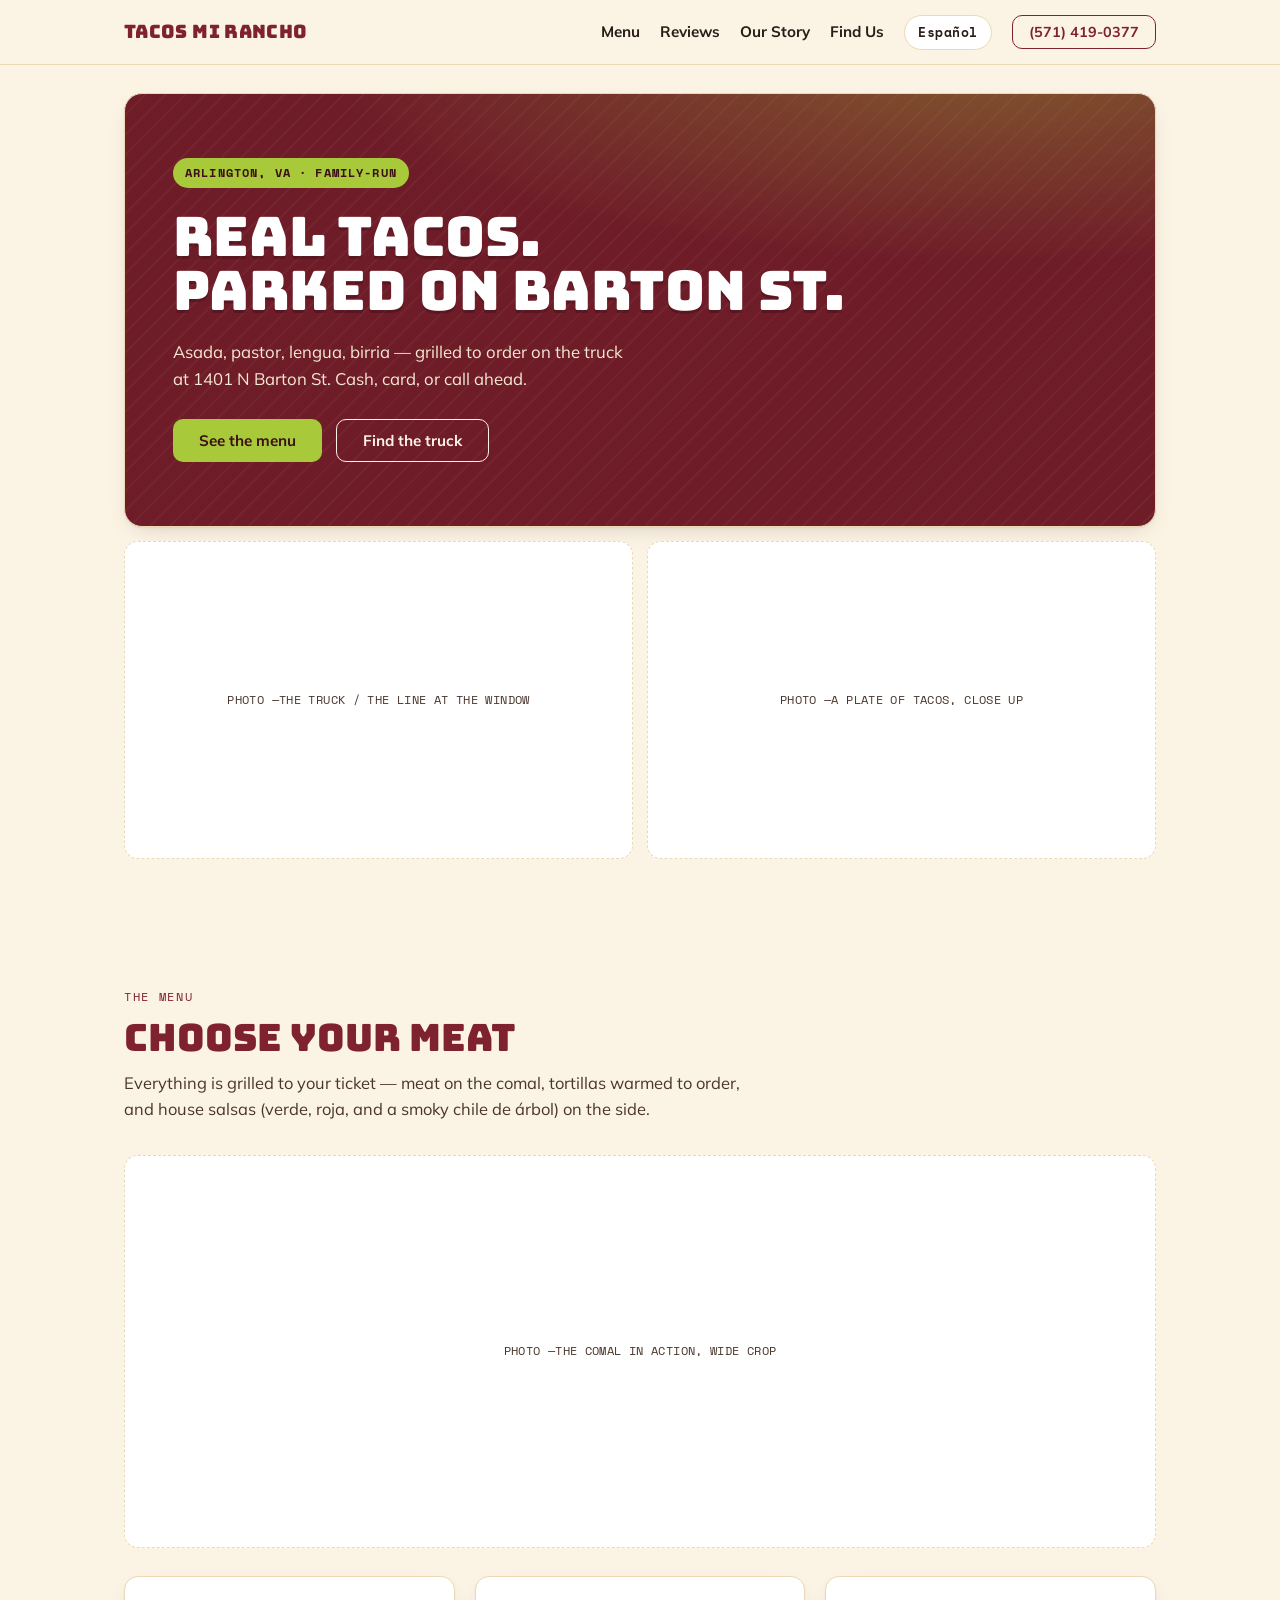
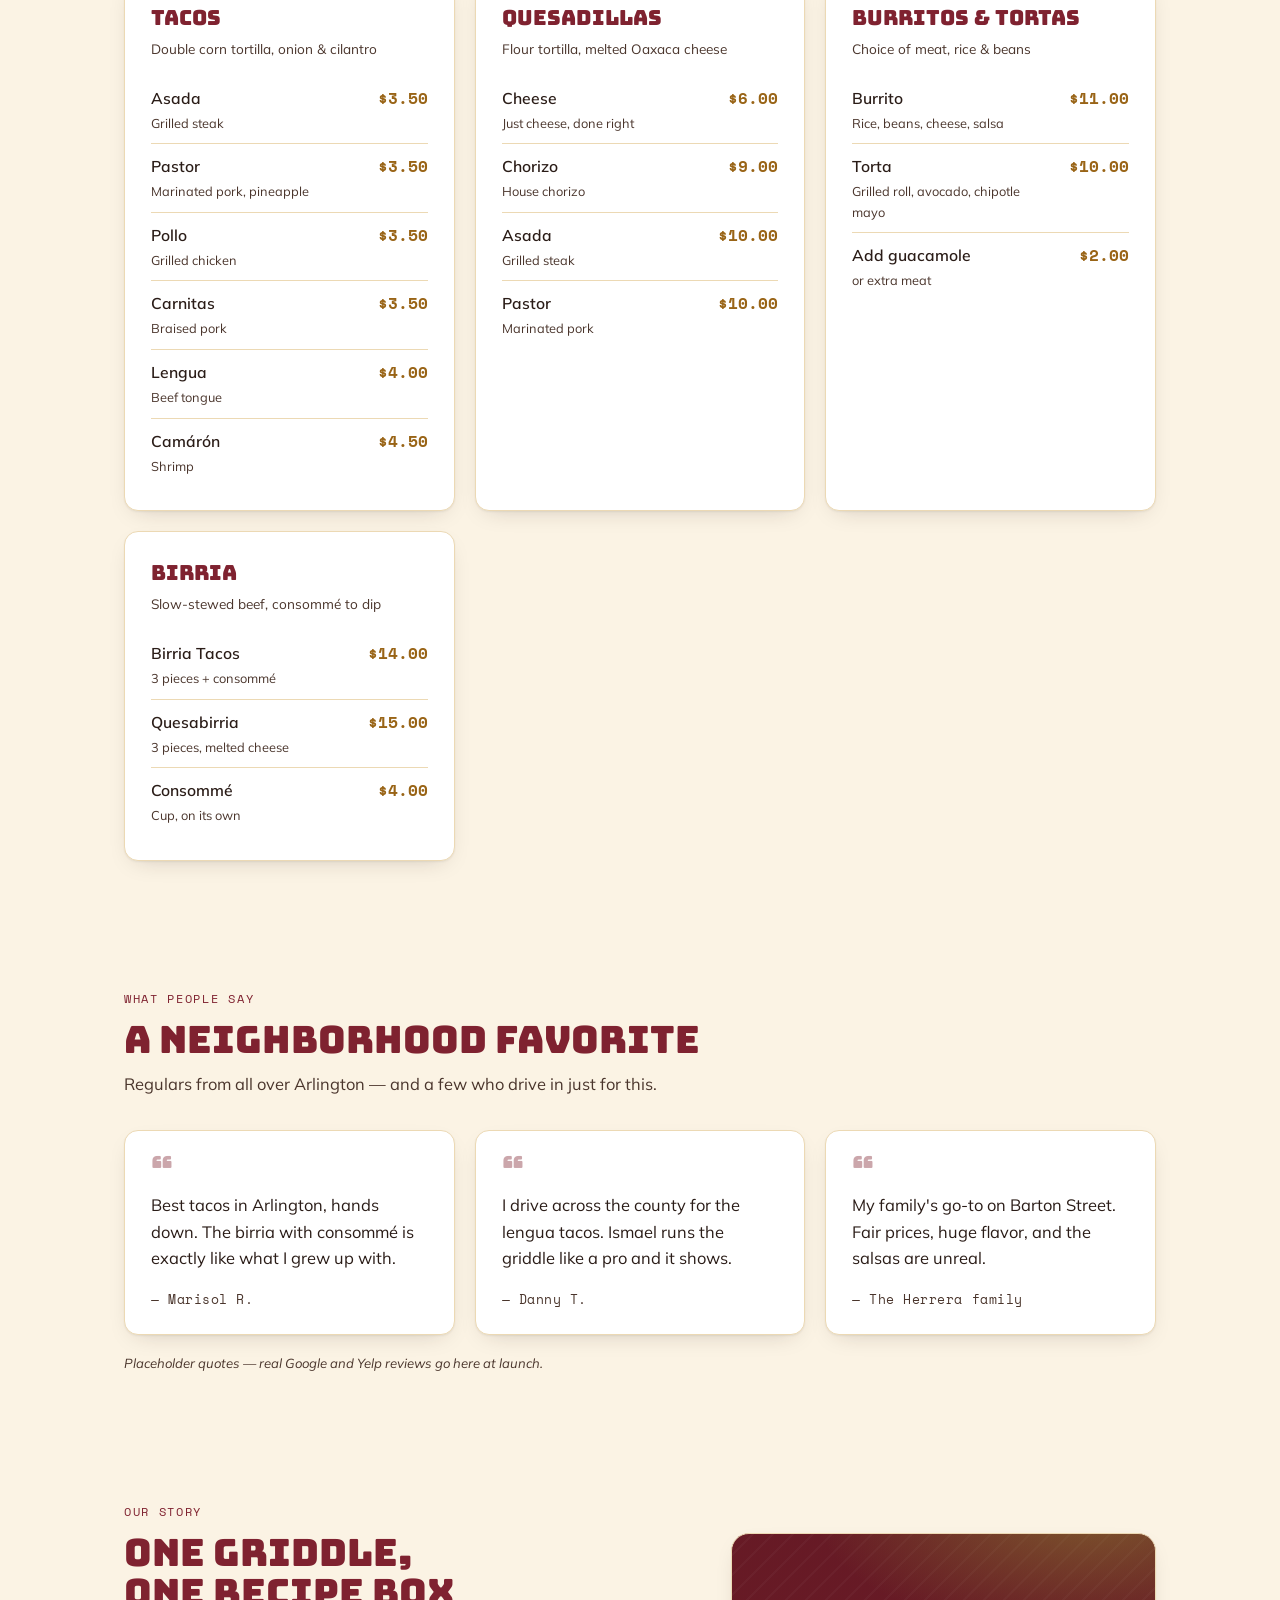
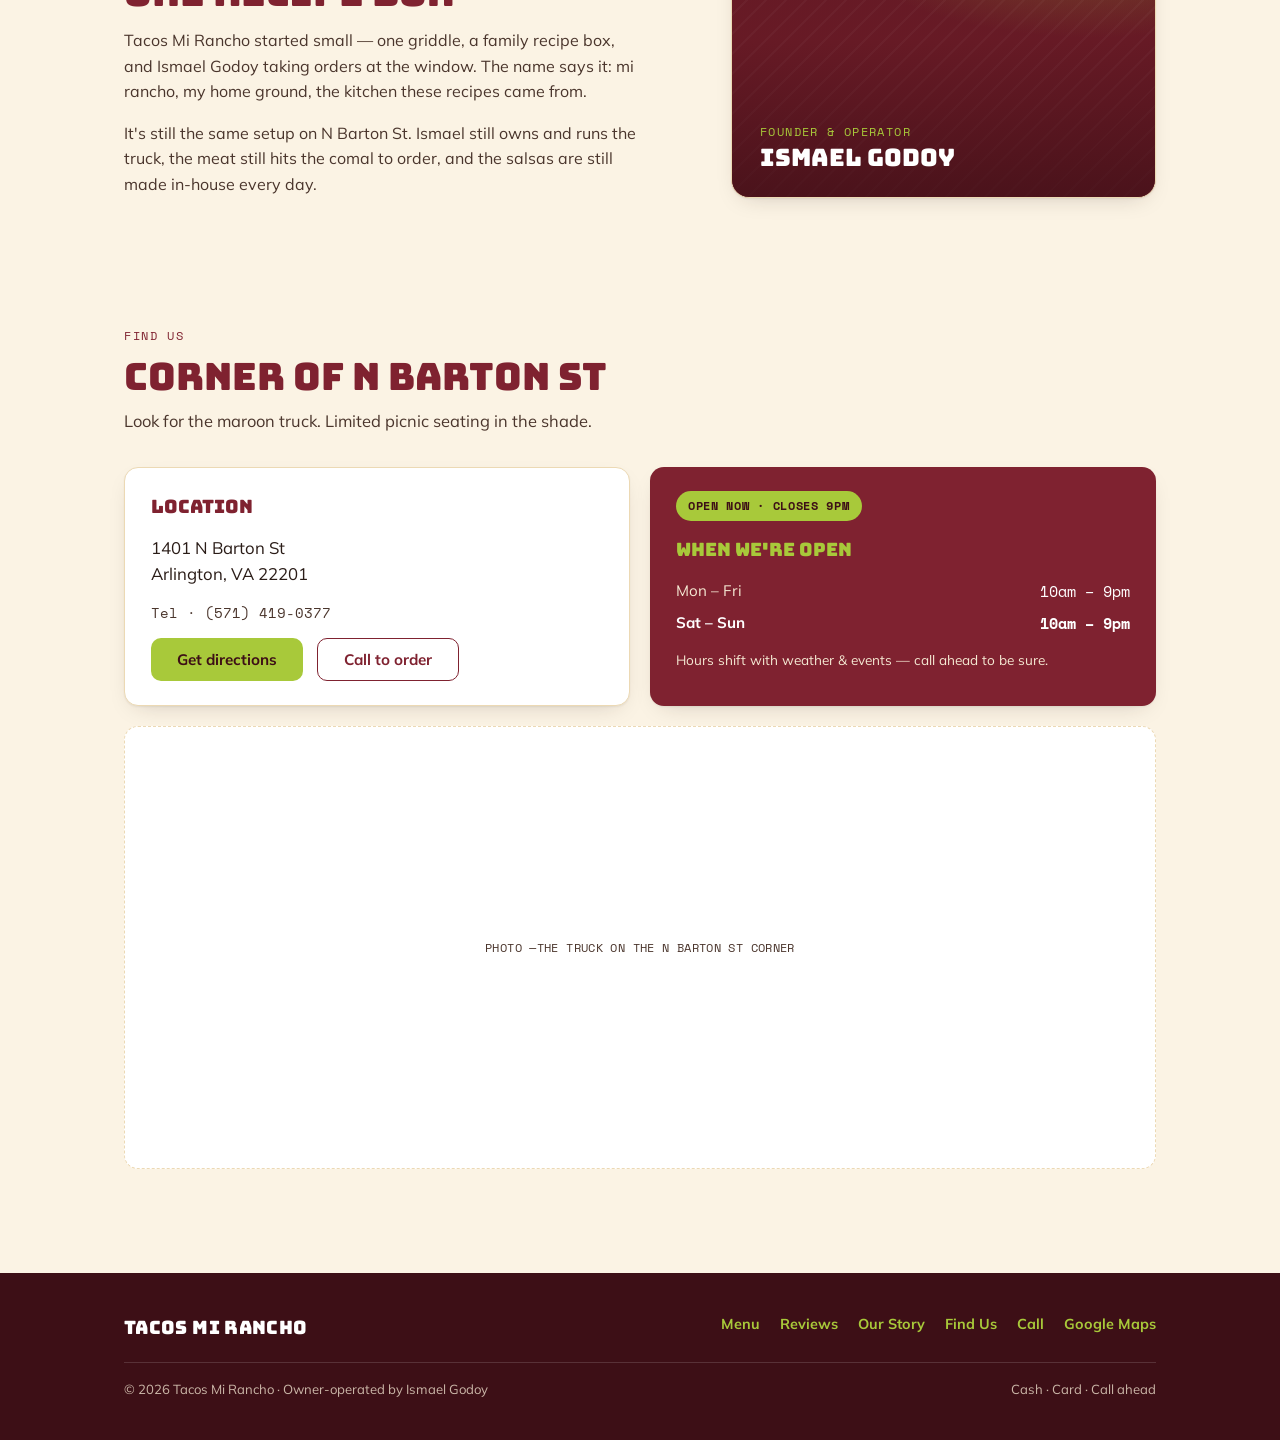
==== index.html @ 79bc0b71 "Update index.html" ====
<!doctype html>
<html lang="en">
<head>
<meta charset="utf-8">
<meta name="viewport" content="width=device-width, initial-scale=1">
<meta name="robots" content="noindex">
<title>Tacos Mi Rancho — Homepage preview</title>
<link rel="preconnect" href="https://fonts.googleapis.com">
<link rel="preconnect" href="https://fonts.gstatic.com" crossorigin>
<style>
/* Tacos Mi Rancho — Homepage.css
   Pairs with Homepage.html + Homepage.js.
   Everything is scoped under .tmr-page so it can drop into a WordPress theme
   without fighting the theme's own styles.
   Design tokens are taken verbatim from the Tacos Mi Rancho design language doc. */

@import url('https://fonts.googleapis.com/css2?family=Bungee&family=Mulish:ital,wght@0,400;0,500;0,600;0,700;0,800;1,600&family=Space+Mono:wght@400;700&display=swap');

/* ---------- Tokens ---------- */
.tmr-page {
  --maroon-950:#3d0f16;
  --maroon-800:#6e1c28;
  --maroon-700:#7f2230;
  --maroon-600:#9b2c3c;
  --lime-500:#a8c93a;
  --lime-600:#8fae28;
  --lime-300:#d4e79a;
  --amber-500:#e2a63b;
  --amber-600:#c98a1f;
  --price-text:#996416;   /* darkened amber for AA contrast on white */
  --cream-50:#fbf3e4;
  --cream-100:#f5e9d3;
  --cream-200:#ecd9b4;
  --ink-900:#2a1c17;
  --ink-700:#4a352c;

  --bg:var(--cream-50);
  --bg-raised:#ffffff;
  --text:var(--ink-900);
  --text-muted:var(--ink-700);
  --border:var(--cream-200);
  --accent:var(--maroon-700);
  --accent-ink:#ffffff;
  --lime:var(--lime-500);
  --lime-ink:var(--maroon-950);
  --amber:var(--amber-500);
  --shadow:0 1px 2px rgba(42,28,23,.06), 0 8px 24px -12px rgba(42,28,23,.25);

  --maxw:1080px;
  --radius:14px;

  background:var(--bg);
  color:var(--text);
  font-family:'Mulish', system-ui, -apple-system, Segoe UI, Roboto, sans-serif;
  line-height:1.6;
  -webkit-font-smoothing:antialiased;
  scroll-behavior:smooth;
}

@media (prefers-color-scheme: dark) {
  .tmr-page:not([data-theme="light"]) {
    --bg:#1b1210;
    --bg-raised:#261915;
    --text:var(--cream-100);
    --text-muted:#cbb7a8;
    --border:#3c2a23;
    --accent:#d9707f;
    --accent-ink:#2a0e13;
    --amber:#f0b957;
    --price-text:#f0b957;
    --shadow:0 1px 2px rgba(0,0,0,.4), 0 10px 30px -14px rgba(0,0,0,.7);
  }
}
.tmr-page[data-theme="dark"] {
  --bg:#1b1210;
  --bg-raised:#261915;
  --text:var(--cream-100);
  --text-muted:#cbb7a8;
  --border:#3c2a23;
  --accent:#d9707f;
  --accent-ink:#2a0e13;
  --amber:#f0b957;
  --price-text:#f0b957;
  --shadow:0 1px 2px rgba(0,0,0,.4), 0 10px 30px -14px rgba(0,0,0,.7);
}

/* ---------- Base ---------- */
.tmr-page *,
.tmr-page *::before,
.tmr-page *::after { box-sizing:border-box; }

.tmr-page img { max-width:100%; height:auto; display:block; }
.tmr-page a { color:var(--accent); }

.tmr-visually-hidden {
  position:absolute !important;
  width:1px; height:1px;
  padding:0; margin:-1px;
  overflow:hidden;
  clip:rect(0 0 0 0);
  white-space:nowrap;
  border:0;
}

.tmr-page a:focus-visible,
.tmr-page button:focus-visible {
  outline:3px solid var(--accent);
  outline-offset:2px;
  border-radius:6px;
}

/* ---------- Layout ---------- */
.tmr-container { max-width:var(--maxw); margin:0 auto; padding:0 24px; }
.tmr-section { padding:64px 0; }
.tmr-section--hero { padding-top:28px; }

.tmr-eyebrow {
  font-family:'Space Mono', monospace;
  font-size:.75rem;
  letter-spacing:.14em;
  text-transform:uppercase;
  color:var(--accent);
  margin:0 0 12px;
}
.tmr-h2 {
  font-family:'Bungee', system-ui, sans-serif;
  font-weight:400;
  font-size:clamp(1.6rem, 3.6vw, 2.35rem);
  line-height:1.05;
  color:var(--accent);
  margin:0 0 12px;
  text-wrap:balance;
}
.tmr-lede {
  color:var(--text-muted);
  max-width:62ch;
  font-size:1.03rem;
  margin:0 0 32px;
}

/* ---------- Header / Nav ---------- */
.tmr-header {
  position:sticky;
  top:0;
  z-index:50;
  background:var(--bg);
  border-bottom:1px solid var(--border);
}
.tmr-nav {
  position:relative;
  display:flex;
  align-items:center;
  justify-content:space-between;
  min-height:64px;
  gap:16px;
}
.tmr-wordmark {
  font-family:'Bungee', system-ui, sans-serif;
  font-size:1.15rem;
  letter-spacing:.02em;
  color:var(--accent);
  text-decoration:none;
  white-space:nowrap;
}
.tmr-nav-links {
  display:flex;
  align-items:center;
  gap:20px;
}
.tmr-nav-links a {
  font-weight:700;
  font-size:.95rem;
  text-decoration:none;
  color:var(--text);
}
.tmr-nav-links a:hover { color:var(--accent); }
.tmr-nav-links .tmr-btn--outline { font-size:.9rem; padding:9px 16px; }

/* Language toggle — sits in the nav; label shows the language you'd switch TO. */
.tmr-lang-toggle {
  font-family:'Space Mono', monospace;
  font-size:.8rem;
  font-weight:700;
  letter-spacing:.04em;
  padding:7px 13px;
  border-radius:999px;
  border:1.5px solid var(--border);
  background:var(--bg-raised);
  color:var(--text);
  cursor:pointer;
  white-space:nowrap;
  transition:border-color .15s ease, color .15s ease;
}
.tmr-lang-toggle:hover { border-color:var(--accent); color:var(--accent); }

.tmr-nav-toggle {
  display:none;
  width:44px; height:44px;
  border:1px solid var(--border);
  border-radius:10px;
  background:var(--bg-raised);
  cursor:pointer;
  align-items:center;
  justify-content:center;
}
.tmr-nav-toggle__bar,
.tmr-nav-toggle__bar::before,
.tmr-nav-toggle__bar::after {
  content:"";
  display:block;
  width:20px; height:2px;
  background:var(--text);
  position:relative;
}
.tmr-nav-toggle__bar::before { position:absolute; top:-6px; }
.tmr-nav-toggle__bar::after  { position:absolute; top:6px; }

/* ---------- Buttons ---------- */
.tmr-btn {
  font-family:'Mulish', sans-serif;
  font-weight:700;
  font-size:.95rem;
  line-height:1;
  padding:13px 26px;
  border-radius:10px;
  border:none;
  cursor:pointer;
  display:inline-flex;
  align-items:center;
  justify-content:center;
  gap:8px;
  text-decoration:none;
  transition:background-color .15s ease, color .15s ease, border-color .15s ease;
}
/* .tmr-page prefix keeps these winning over the theme's (and our own) `a` color rule */
.tmr-page .tmr-btn--primary { background:var(--lime); color:var(--lime-ink); }
.tmr-page .tmr-btn--primary:hover { background:var(--lime-600); }
/* Secondary / "ghost" button — the negative of .tmr-btn--outline: cream text + border on
   the dark hero, inverting to a solid fill on hover. */
.tmr-page .tmr-btn--ghost { background:transparent; color:var(--cream-50); border:1.5px solid var(--cream-50); }
.tmr-page .tmr-btn--ghost:hover { background:var(--cream-50); color:var(--accent); }
.tmr-page .tmr-btn--ghost:focus-visible { outline-color:var(--lime); }
.tmr-page .tmr-btn--outline { background:transparent; color:var(--accent); border:1.5px solid var(--accent); }
.tmr-page .tmr-btn--outline:hover { background:var(--accent); color:var(--accent-ink); }

/* ---------- Hero ---------- */
.tmr-hero {
  position:relative;
  border-radius:18px;
  overflow:hidden;
  background:var(--maroon-800);
  border:1px solid var(--border);
  box-shadow:var(--shadow);
}
.tmr-hero::before {
  content:"";
  position:absolute;
  inset:0;
  background:
    radial-gradient(120% 90% at 85% -10%, rgba(168,201,58,.35), transparent 55%),
    repeating-linear-gradient(135deg, rgba(255,255,255,.035) 0 2px, transparent 2px 14px);
}
.tmr-hero__inner {
  position:relative;
  padding:clamp(36px, 6vw, 64px) clamp(24px, 5vw, 48px);
  display:flex;
  flex-direction:column;
  gap:22px;
}
.tmr-badge {
  align-self:flex-start;
  background:var(--lime);
  color:var(--lime-ink);
  font-family:'Space Mono', monospace;
  font-size:.72rem;
  font-weight:700;
  letter-spacing:.1em;
  text-transform:uppercase;
  padding:6px 12px;
  border-radius:999px;
}
.tmr-hero h1 {
  font-family:'Bungee', system-ui, sans-serif;
  font-weight:400;
  color:#fff;
  font-size:clamp(2.1rem, 5.4vw, 3.4rem);
  line-height:.98;
  margin:0;
  text-shadow:0 3px 0 rgba(0,0,0,.18);
  text-wrap:balance;
}
.tmr-hero p {
  color:var(--cream-100);
  font-size:1.05rem;
  max-width:46ch;
  margin:0;
}
.tmr-cta-row {
  display:flex;
  gap:14px;
  flex-wrap:wrap;
  margin-top:4px;
}

/* ---------- Menu ---------- */
.tmr-menu-grid {
  display:grid;
  grid-template-columns:repeat(auto-fit, minmax(280px, 1fr));
  gap:20px;
}
.tmr-card {
  background:var(--bg-raised);
  border:1px solid var(--border);
  border-radius:var(--radius);
  box-shadow:var(--shadow);
  padding:24px 26px;
}
.tmr-card h3 {
  font-family:'Bungee', system-ui, sans-serif;
  font-weight:400;
  font-size:1.3rem;
  color:var(--accent);
  margin:0 0 4px;
}
.tmr-card__sub {
  font-size:.85rem;
  color:var(--text-muted);
  margin:0 0 16px;
}
.tmr-row {
  display:flex;
  justify-content:space-between;
  align-items:baseline;
  gap:16px;
  padding:10px 0;
  border-top:1px solid var(--border);
  font-size:.98rem;
}
.tmr-row:first-of-type { border-top:none; }
.tmr-row__item { font-weight:600; }
.tmr-row__desc {
  display:block;
  font-size:.8rem;
  font-weight:400;
  color:var(--text-muted);
  margin-top:2px;
}
.tmr-row__price {
  font-family:'Space Mono', monospace;
  font-weight:700;
  color:var(--price-text);
  white-space:nowrap;
}

/* ---------- Testimonials ---------- */
.tmr-quote-grid {
  display:grid;
  grid-template-columns:repeat(auto-fit, minmax(260px, 1fr));
  gap:20px;
}
.tmr-quote {
  margin:0;
  background:var(--bg-raised);
  border:1px solid var(--border);
  border-radius:var(--radius);
  box-shadow:var(--shadow);
  padding:24px 26px;
  display:flex;
  flex-direction:column;
  gap:12px;
}
.tmr-quote__mark {
  font-family:'Bungee', system-ui, sans-serif;
  font-size:2rem;
  line-height:.8;
  color:var(--accent);
  opacity:.4;
}
.tmr-quote__text {
  margin:0;
  font-size:1.03rem;
  color:var(--text);
}
.tmr-quote__cite {
  font-family:'Space Mono', monospace;
  font-size:.8rem;
  letter-spacing:.04em;
  color:var(--text-muted);
  font-style:normal;
  margin-top:auto;
  padding-top:6px;
}
.tmr-quote__cite::before { content:"\2014\00a0"; }
.tmr-placeholder-note {
  margin:18px 0 0;
  font-size:.82rem;
  font-style:italic;
  color:var(--text-muted);
}

/* ---------- Photo placeholders ---------- */
/* Swap-in slots for real images: paste a URL into <img class="tmr-photo__img" src="">
   and write a descriptive alt. An empty slot shows a labelled dashed frame so the
   layout still reads; a filled one covers the frame. */
.tmr-photo {
  position:relative;
  margin:0;
  border-radius:var(--radius);
  overflow:hidden;
  background:var(--bg-raised);
  border:1px dashed var(--border);
  aspect-ratio:16 / 10;
}
.tmr-photo::before {
  content:"PHOTO \2014 " attr(data-photo);
  position:absolute;
  inset:0;
  display:flex;
  align-items:center;
  justify-content:center;
  padding:16px;
  text-align:center;
  font-family:'Space Mono', monospace;
  font-size:.78rem;
  letter-spacing:.03em;
  text-transform:uppercase;
  color:var(--text-muted);
}
.tmr-photo__img {
  position:absolute;
  inset:0;
  width:100%;
  height:100%;
  object-fit:cover;
  display:block;
}
.tmr-photo__img:not([src]),
.tmr-photo__img[src=""] { display:none; }

.tmr-hero-photos {
  display:grid;
  grid-template-columns:1fr 1fr;
  gap:14px;
  margin-top:14px;
}
.tmr-photo--banner { aspect-ratio:21 / 8; margin:4px 0 28px; }
.tmr-photo--find { aspect-ratio:21 / 9; margin-top:20px; }

@media (max-width:620px) {
  .tmr-hero-photos { grid-template-columns:1fr; }
  .tmr-photo--banner,
  .tmr-photo--find { aspect-ratio:16 / 10; }
}

/* ---------- Story ---------- */
.tmr-story {
  display:grid;
  grid-template-columns:1.15fr .85fr;
  gap:32px;
  align-items:stretch;
}
.tmr-story__text h2 { margin-top:0; }
.tmr-story__text p {
  color:var(--text-muted);
  max-width:52ch;
}
.tmr-story__text p:last-child { margin-bottom:0; }
.tmr-story__panel {
  position:relative;
  border-radius:18px;
  overflow:hidden;
  background:var(--maroon-800);
  background-size:cover;
  background-position:center;
  border:1px solid var(--border);
  box-shadow:var(--shadow);
  min-height:240px;
}
.tmr-story__panel::before {
  content:"";
  position:absolute;
  inset:0;
  background:
    radial-gradient(120% 90% at 85% -10%, rgba(168,201,58,.35), transparent 55%),
    linear-gradient(to top, rgba(61,15,22,.72), rgba(61,15,22,.15) 60%),
    repeating-linear-gradient(135deg, rgba(255,255,255,.035) 0 2px, transparent 2px 14px);
}
.tmr-story__panel-inner {
  position:relative;
  height:100%;
  padding:26px 28px;
  display:flex;
  flex-direction:column;
  justify-content:flex-end;
  gap:4px;
  color:#fff;
}
.tmr-kicker {
  font-family:'Space Mono', monospace;
  font-size:.72rem;
  letter-spacing:.12em;
  text-transform:uppercase;
  color:var(--lime);
}
.tmr-big {
  font-family:'Bungee', system-ui, sans-serif;
  font-size:1.5rem;
  line-height:1.05;
}

/* ---------- Find Us ---------- */
.tmr-find {
  display:grid;
  grid-template-columns:1fr 1fr;
  gap:20px;
}
.tmr-loc-card {
  background:var(--bg-raised);
  border:1px solid var(--border);
  border-radius:var(--radius);
  box-shadow:var(--shadow);
  padding:24px 26px;
  display:flex;
  flex-direction:column;
  gap:14px;
}
.tmr-loc-card h3 {
  font-family:'Bungee', system-ui, sans-serif;
  font-weight:400;
  font-size:1.15rem;
  color:var(--accent);
  margin:0;
}
.tmr-loc-card address {
  font-style:normal;
  font-size:1.05rem;
  line-height:1.55;
  color:var(--text);
}
.tmr-loc-line {
  font-family:'Space Mono', monospace;
  font-size:.9rem;
  color:var(--text-muted);
  margin:0;
}
.tmr-loc-card .tmr-cta-row { margin-top:auto; }

.tmr-hours-card {
  background:var(--maroon-700);
  color:#fff;
  border-radius:var(--radius);
  box-shadow:var(--shadow);
  padding:24px 26px;
  display:flex;
  flex-direction:column;
  gap:14px;
}
.tmr-hours-card h3 {
  font-family:'Bungee', system-ui, sans-serif;
  font-weight:400;
  font-size:1.15rem;
  color:var(--lime);
  margin:0;
}
.tmr-hours-list {
  display:flex;
  flex-direction:column;
  gap:8px;
  font-size:.95rem;
}
.tmr-hours-row {
  display:flex;
  justify-content:space-between;
  gap:16px;
}
.tmr-hours-row .tmr-day { color:var(--cream-100); }
.tmr-hours-row .tmr-time { font-family:'Space Mono', monospace; color:#fff; }
.tmr-hours-row--today { font-weight:700; }
.tmr-hours-row--today .tmr-day { color:#fff; }
.tmr-hours-note {
  font-size:.85rem;
  color:var(--cream-100);
  margin:0;
}
.tmr-status-chip {
  align-self:flex-start;
  background:var(--lime);
  color:var(--lime-ink);
  font-family:'Space Mono', monospace;
  font-size:.72rem;
  font-weight:700;
  letter-spacing:.06em;
  text-transform:uppercase;
  padding:6px 12px;
  border-radius:999px;
}
.tmr-status-chip--closed { background:var(--cream-200); color:var(--ink-900); }

/* ---------- Footer ---------- */
.tmr-footer {
  background:var(--maroon-950);
  color:var(--cream-100);
  margin-top:40px;
}
.tmr-footer__inner {
  max-width:var(--maxw);
  margin:0 auto;
  padding:40px 24px;
  display:flex;
  flex-wrap:wrap;
  align-items:flex-start;
  gap:20px 32px;
  justify-content:space-between;
}
.tmr-footer .tmr-wordmark { color:#fff; }
.tmr-footer__nav {
  display:flex;
  flex-wrap:wrap;
  gap:20px;
  font-weight:700;
  font-size:.9rem;
}
.tmr-footer__nav a { color:var(--lime); text-decoration:none; }
.tmr-footer__nav a:hover { text-decoration:underline; }
.tmr-footer__meta {
  width:100%;
  border-top:1px solid rgba(255,255,255,.14);
  padding-top:16px;
  margin:0;
  display:flex;
  flex-wrap:wrap;
  justify-content:space-between;
  gap:6px 16px;
  font-size:.82rem;
  color:#cbb7a8;
}

/* ---------- Responsive ---------- */
@media (max-width:820px) {
  .tmr-story { grid-template-columns:1fr; }
  .tmr-find { grid-template-columns:1fr; }
}

@media (max-width:900px) {
  .tmr-nav-toggle { display:inline-flex; }
  .tmr-nav-links {
    position:absolute;
    left:0; right:0;
    top:100%;
    flex-direction:column;
    align-items:stretch;
    gap:0;
    background:var(--bg);
    border-bottom:1px solid var(--border);
    padding:6px 24px 16px;
    display:none;
  }
  .tmr-nav-links.tmr-nav-links--open { display:flex; }
  .tmr-nav-links a {
    padding:13px 0;
    border-top:1px solid var(--border);
  }
  .tmr-nav-links .tmr-lang-toggle {
    align-self:flex-start;
    margin-top:14px;
  }
  .tmr-nav-links .tmr-btn--outline {
    margin-top:12px;
    padding:12px 16px;
  }
}

@media (max-width:480px) {
  .tmr-section { padding:48px 0; }
  .tmr-cta-row .tmr-btn { flex:1 1 auto; }
  .tmr-footer__inner { flex-direction:column; }
}

@media (prefers-reduced-motion:reduce) {
  .tmr-page { scroll-behavior:auto; }
  .tmr-btn { transition:none; }
}

</style>
<style>
    /* Standalone preview shell — not part of the WordPress deliverable. */
    html,body{margin:0}
    body{background:#fbf3e4}
    @media (prefers-color-scheme:dark){body{background:#1b1210}}
    .tmr-page{min-height:100vh}
</style>
</head>
<body>
<!-- Preview build assembled from the repo source files (Homepage.html / .css / .js, verbatim). -->
<!-- Tacos Mi Rancho — Homepage.html -->
<!-- Body content only (no <head>, <style>, or <script>), ready to paste into a WordPress page / Custom HTML block. -->
<!-- Pair with Homepage.css and Homepage.js. All markup is namespaced under .tmr-page. -->
<!--
  BILINGUAL: every translatable string carries data-i18n="key"; the English text
  in the markup is the default (shown if Homepage.js does not load). Homepage.js
  holds the Spanish strings and the EN/ES toggle. Add/adjust translations there.

  CONTENT TO VERIFY BEFORE LAUNCH:
  - Testimonials are PLACEHOLDER copy. Replace with real Google / Yelp quotes
    (with each reviewer's permission) before this goes live. Marked on-page too.
  - All menu prices are illustrative placeholders — confirm with Ismael.
  - Hours confirmed with Ismael: open every day, 10am–9pm.
  - Photo slots are marked with comments; drop images in via WordPress when available.
-->

<div class="tmr-page" id="top" lang="en">

  <header class="tmr-header">
    <div class="tmr-container">
      <nav class="tmr-nav" aria-label="Primary">
        <a class="tmr-wordmark" href="#top">Tacos Mi Rancho</a>

        <button class="tmr-nav-toggle" type="button" aria-expanded="false" aria-controls="tmr-nav-links">
          <span class="tmr-visually-hidden" data-i18n="nav.toggleMenu">Toggle menu</span>
          <span class="tmr-nav-toggle__bar" aria-hidden="true"></span>
        </button>

        <div class="tmr-nav-links" id="tmr-nav-links">
          <a href="#menu" data-i18n="nav.menu">Menu</a>
          <a href="#reviews" data-i18n="nav.reviews">Reviews</a>
          <a href="#story" data-i18n="nav.story">Our Story</a>
          <a href="#find" data-i18n="nav.find">Find Us</a>
          <button class="tmr-lang-toggle" type="button" data-lang-toggle aria-label="Cambiar a espa&ntilde;ol" aria-pressed="false">Espa&ntilde;ol</button>
          <a class="tmr-btn tmr-btn--outline" href="tel:+15714190377">(571)&nbsp;419-0377</a>
        </div>
      </nav>
    </div>
  </header>

  <main>

    <!-- ============ HERO ============ -->
    <section class="tmr-section tmr-section--hero">
      <div class="tmr-container">
        <div class="tmr-hero">
          <!-- Optional: add a background photo of the truck via .tmr-hero { background-image: ... } in a child theme. -->
          <div class="tmr-hero__inner">
            <span class="tmr-badge" data-i18n="hero.badge">Arlington, VA &middot; Family-run</span>
            <h1><span data-i18n="hero.title1">Real tacos.</span><br><span data-i18n="hero.title2">Parked on Barton St.</span></h1>
            <p data-i18n="hero.text">Asada, pastor, lengua, birria &mdash; grilled to order on the truck at 1401 N Barton St. Cash, card, or call ahead.</p>
            <div class="tmr-cta-row">
              <a class="tmr-btn tmr-btn--primary" href="#menu" data-i18n="hero.cta.menu">See the menu</a>
              <a class="tmr-btn tmr-btn--ghost" href="#find" data-i18n="hero.cta.find">Find the truck</a>
            </div>
          </div>
        </div>

        <!-- PHOTOS (2): paste an image URL into each src="" and write a real alt.
             Two landscape shots, roughly 1600x1000. Empty slots show a labelled frame. -->
        <div class="tmr-hero-photos">
          <figure class="tmr-photo" data-photo="the truck / the line at the window">
            <img class="tmr-photo__img" src="" alt="" loading="eager" decoding="async">
          </figure>
          <figure class="tmr-photo" data-photo="a plate of tacos, close up">
            <img class="tmr-photo__img" src="https://www.google.com/maps/place/Tacos+Mi+Rancho/@38.889374,-77.0885258,3a,75y/data=!3m8!1e2!3m6!1sCIABIhCbJHtZWFc39_ZoiFFw8Izt!2e10!3e12!6shttps:%2F%2Flh3.googleusercontent.com%2Fgps-cs-s%2FAHRPTWnb6VDmIjhNViwTIZqd-whwRtSkYyJ4ik5cIlU3hwvrgKhSENHYPmCqQPDkJ-KABQZGl-oCa9vsRlJjpxeA5FdKHnEda5yg9DeK6ka8B8rRKiby2QmjTTAoowyXjmuSzqrwEEFf5eWmofaE%3Dw203-h152-k-no!7i5712!8i4284!4m7!3m6!1s0x89b7b743b582f005:0x2dd41a60b749ef8a!8m2!3d38.8893822!4d-77.088424!10e5!16s%2Fg%2F11pkc9svxf?entry=ttu&g_ep=EgoyMDI2MDkwMi4wIKXMDSoASAFQAw%3D%3D#" alt="" loading="eager" decoding="async">
          </figure>
        </div>
      </div>
    </section>

    <!-- ============ MENU ============ -->
    <section class="tmr-section" id="menu">
      <div class="tmr-container">
        <p class="tmr-eyebrow" data-i18n="menu.eyebrow">The Menu</p>
        <h2 class="tmr-h2" data-i18n="menu.h2">Choose your meat</h2>
        <p class="tmr-lede" data-i18n="menu.lede">Everything is grilled to your ticket &mdash; meat on the comal, tortillas warmed to order, and house salsas (verde, roja, and a smoky chile de &aacute;rbol) on the side.</p>

        <!-- PHOTO (1): wide banner shot — the comal in action, tortillas warming. Paste URL into src="". Roughly 2000x760. -->
        <figure class="tmr-photo tmr-photo--banner" data-photo="the comal in action, wide crop">
          <img class="tmr-photo__img" src="" alt="" loading="lazy" decoding="async">
        </figure>

        <!-- Prices below are illustrative placeholders — confirm before launch. -->
        <div class="tmr-menu-grid">

          <div class="tmr-card">
            <h3>Tacos</h3>
            <p class="tmr-card__sub" data-i18n="menu.tacos.sub">Double corn tortilla, onion &amp; cilantro</p>
            <div class="tmr-row"><span class="tmr-row__item">Asada<span class="tmr-row__desc" data-i18n="menu.d.asada">Grilled steak</span></span><span class="tmr-row__price">$3.50</span></div>
            <div class="tmr-row"><span class="tmr-row__item">Pastor<span class="tmr-row__desc" data-i18n="menu.d.pastor">Marinated pork, pineapple</span></span><span class="tmr-row__price">$3.50</span></div>
            <div class="tmr-row"><span class="tmr-row__item">Pollo<span class="tmr-row__desc" data-i18n="menu.d.pollo">Grilled chicken</span></span><span class="tmr-row__price">$3.50</span></div>
            <div class="tmr-row"><span class="tmr-row__item">Carnitas<span class="tmr-row__desc" data-i18n="menu.d.carnitas">Braised pork</span></span><span class="tmr-row__price">$3.50</span></div>
            <div class="tmr-row"><span class="tmr-row__item">Lengua<span class="tmr-row__desc" data-i18n="menu.d.lengua">Beef tongue</span></span><span class="tmr-row__price">$4.00</span></div>
            <div class="tmr-row"><span class="tmr-row__item">Cam&aacute;r&oacute;n<span class="tmr-row__desc" data-i18n="menu.d.camaron">Shrimp</span></span><span class="tmr-row__price">$4.50</span></div>
          </div>

          <div class="tmr-card">
            <h3>Quesadillas</h3>
            <p class="tmr-card__sub" data-i18n="menu.quesadillas.sub">Flour tortilla, melted Oaxaca cheese</p>
            <div class="tmr-row"><span class="tmr-row__item"><span data-i18n="menu.i.cheese">Cheese</span><span class="tmr-row__desc" data-i18n="menu.d.cheese">Just cheese, done right</span></span><span class="tmr-row__price">$6.00</span></div>
            <div class="tmr-row"><span class="tmr-row__item">Chorizo<span class="tmr-row__desc" data-i18n="menu.d.chorizo">House chorizo</span></span><span class="tmr-row__price">$9.00</span></div>
            <div class="tmr-row"><span class="tmr-row__item">Asada<span class="tmr-row__desc" data-i18n="menu.d.qasada">Grilled steak</span></span><span class="tmr-row__price">$10.00</span></div>
            <div class="tmr-row"><span class="tmr-row__item">Pastor<span class="tmr-row__desc" data-i18n="menu.d.qpastor">Marinated pork</span></span><span class="tmr-row__price">$10.00</span></div>
          </div>

          <div class="tmr-card">
            <h3>Burritos &amp; Tortas</h3>
            <p class="tmr-card__sub" data-i18n="menu.burritos.sub">Choice of meat, rice &amp; beans</p>
            <div class="tmr-row"><span class="tmr-row__item">Burrito<span class="tmr-row__desc" data-i18n="menu.d.burrito">Rice, beans, cheese, salsa</span></span><span class="tmr-row__price">$11.00</span></div>
            <div class="tmr-row"><span class="tmr-row__item">Torta<span class="tmr-row__desc" data-i18n="menu.d.torta">Grilled roll, avocado, chipotle mayo</span></span><span class="tmr-row__price">$10.00</span></div>
            <div class="tmr-row"><span class="tmr-row__item"><span data-i18n="menu.i.guac">Add guacamole</span><span class="tmr-row__desc" data-i18n="menu.d.guac">or extra meat</span></span><span class="tmr-row__price">$2.00</span></div>
          </div>

          <div class="tmr-card">
            <h3>Birria</h3>
            <p class="tmr-card__sub" data-i18n="menu.birria.sub">Slow-stewed beef, consomm&eacute; to dip</p>
            <div class="tmr-row"><span class="tmr-row__item"><span data-i18n="menu.i.birriaTacos">Birria Tacos</span><span class="tmr-row__desc" data-i18n="menu.d.birriaTacos">3 pieces + consomm&eacute;</span></span><span class="tmr-row__price">$14.00</span></div>
            <div class="tmr-row"><span class="tmr-row__item">Quesabirria<span class="tmr-row__desc" data-i18n="menu.d.quesabirria">3 pieces, melted cheese</span></span><span class="tmr-row__price">$15.00</span></div>
            <div class="tmr-row"><span class="tmr-row__item"><span data-i18n="menu.i.consomme">Consomm&eacute;</span><span class="tmr-row__desc" data-i18n="menu.d.consomme">Cup, on its own</span></span><span class="tmr-row__price">$4.00</span></div>
          </div>

        </div>
      </div>
    </section>

    <!-- ============ REVIEWS ============ -->
    <!-- PLACEHOLDER testimonials — swap in real, permissioned Google / Yelp quotes before launch. -->
    <section class="tmr-section" id="reviews">
      <div class="tmr-container">
        <p class="tmr-eyebrow" data-i18n="reviews.eyebrow">What People Say</p>
        <h2 class="tmr-h2" data-i18n="reviews.h2">A neighborhood favorite</h2>
        <p class="tmr-lede" data-i18n="reviews.lede">Regulars from all over Arlington &mdash; and a few who drive in just for this.</p>

        <div class="tmr-quote-grid">
          <figure class="tmr-quote">
            <span class="tmr-quote__mark" aria-hidden="true">&ldquo;</span>
            <blockquote class="tmr-quote__text" data-i18n="reviews.q1">Best tacos in Arlington, hands down. The birria with consomm&eacute; is exactly like what I grew up with.</blockquote>
            <figcaption class="tmr-quote__cite" data-i18n="reviews.c1">Marisol R.</figcaption>
          </figure>
          <figure class="tmr-quote">
            <span class="tmr-quote__mark" aria-hidden="true">&ldquo;</span>
            <blockquote class="tmr-quote__text" data-i18n="reviews.q2">I drive across the county for the lengua tacos. Ismael runs the griddle like a pro and it shows.</blockquote>
            <figcaption class="tmr-quote__cite" data-i18n="reviews.c2">Danny T.</figcaption>
          </figure>
          <figure class="tmr-quote">
            <span class="tmr-quote__mark" aria-hidden="true">&ldquo;</span>
            <blockquote class="tmr-quote__text" data-i18n="reviews.q3">My family's go-to on Barton Street. Fair prices, huge flavor, and the salsas are unreal.</blockquote>
            <figcaption class="tmr-quote__cite" data-i18n="reviews.c3">The Herrera family</figcaption>
          </figure>
        </div>

        <p class="tmr-placeholder-note" data-i18n="reviews.note">Placeholder quotes &mdash; real Google and Yelp reviews go here at launch.</p>
      </div>
    </section>

    <!-- ============ STORY ============ -->
    <section class="tmr-section" id="story">
      <div class="tmr-container">
        <p class="tmr-eyebrow" data-i18n="story.eyebrow">Our Story</p>
        <div class="tmr-story">
          <div class="tmr-story__text">
            <h2 class="tmr-h2" data-i18n="story.h2">One griddle, one recipe box</h2>
            <p data-i18n="story.p1">Tacos Mi Rancho started small &mdash; one griddle, a family recipe box, and Ismael Godoy taking orders at the window. The name says it: mi rancho, my home ground, the kitchen these recipes came from.</p>
            <p data-i18n="story.p2">It's still the same setup on N Barton St. Ismael still owns and runs the truck, the meat still hits the comal to order, and the salsas are still made in-house every day.</p>
          </div>
          <div class="tmr-story__panel">
            <!-- Optional photo slot: set background-image on .tmr-story__panel for a shot of Ismael or the truck. -->
            <div class="tmr-story__panel-inner">
              <span class="tmr-kicker" data-i18n="story.kicker">Founder &amp; operator</span>
              <span class="tmr-big">Ismael Godoy</span>
            </div>
          </div>
        </div>
      </div>
    </section>

    <!-- ============ FIND US ============ -->
    <section class="tmr-section" id="find">
      <div class="tmr-container">
        <p class="tmr-eyebrow" data-i18n="find.eyebrow">Find Us</p>
        <h2 class="tmr-h2" data-i18n="find.h2">Corner of N Barton St</h2>
        <p class="tmr-lede" data-i18n="find.lede">Look for the maroon truck. Limited picnic seating in the shade.</p>

        <div class="tmr-find">
          <div class="tmr-loc-card">
            <h3 data-i18n="find.loc.h3">Location</h3>
            <address>
              1401 N Barton St<br>
              Arlington, VA 22201
            </address>
            <p class="tmr-loc-line" data-i18n="find.loc.tel">Tel &middot; (571) 419-0377</p>
            <div class="tmr-cta-row">
              <a class="tmr-btn tmr-btn--primary" href="https://www.google.com/maps/dir/?api=1&amp;destination=Tacos+Mi+Rancho,+1401+N+Barton+St,+Arlington,+VA+22201" target="_blank" rel="noopener" data-i18n="find.cta.dir">Get directions</a>
              <a class="tmr-btn tmr-btn--outline" href="tel:+15714190377" data-i18n="find.cta.call">Call to order</a>
            </div>
          </div>

          <div class="tmr-hours-card">
            <span class="tmr-status-chip" data-i18n="find.hours.chipFallback">Open daily &middot; 10am&ndash;9pm</span>
            <h3 data-i18n="find.hours.h3">When we're open</h3>
            <div class="tmr-hours-list">
              <div class="tmr-hours-row" data-days="Monday,Tuesday,Wednesday,Thursday,Friday"><span class="tmr-day" data-i18n="find.hours.weekdays">Mon &ndash; Fri</span><span class="tmr-time" data-i18n="find.hours.time">10am &ndash; 9pm</span></div>
              <div class="tmr-hours-row" data-days="Saturday,Sunday"><span class="tmr-day" data-i18n="find.hours.weekend">Sat &ndash; Sun</span><span class="tmr-time" data-i18n="find.hours.time">10am &ndash; 9pm</span></div>
            </div>
            <p class="tmr-hours-note" data-i18n="find.hours.note">Hours shift with weather &amp; events &mdash; call ahead to be sure.</p>
          </div>
        </div>

        <!-- PHOTO (1): the truck on the corner / street view so people recognise it. Paste URL into src="". Roughly 2000x860. -->
        <figure class="tmr-photo tmr-photo--find" data-photo="the truck on the N Barton St corner">
          <img class="tmr-photo__img" src="" alt="" loading="lazy" decoding="async">
        </figure>
      </div>
    </section>

  </main>

  <footer class="tmr-footer">
    <div class="tmr-footer__inner">
      <a class="tmr-wordmark" href="#top">Tacos Mi Rancho</a>
      <nav class="tmr-footer__nav" aria-label="Footer">
        <a href="#menu" data-i18n="footer.nav.menu">Menu</a>
        <a href="#reviews" data-i18n="footer.nav.reviews">Reviews</a>
        <a href="#story" data-i18n="footer.nav.story">Our Story</a>
        <a href="#find" data-i18n="footer.nav.find">Find Us</a>
        <a href="tel:+15714190377" data-i18n="footer.nav.call">Call</a>
        <a href="https://www.google.com/maps/place/Tacos+Mi+Rancho/@38.8893822,-77.088424,17z" target="_blank" rel="noopener">Google Maps</a>
      </nav>
      <p class="tmr-footer__meta">
        <span>&copy; <span class="tmr-year">2026</span> <span data-i18n="footer.copy">Tacos Mi Rancho &middot; Owner-operated by Ismael Godoy</span></span>
        <span data-i18n="footer.pay">Cash &middot; Card &middot; Call ahead</span>
      </p>
    </div>
  </footer>

</div>

<script>
/* Tacos Mi Rancho — Homepage.js
   Pairs with Homepage.html + Homepage.css.
   Progressive enhancement only — the page is fully usable (in English) with this file absent.

   Enqueue in WordPress with defer, e.g.:
     wp_enqueue_script('tmr-homepage', get_stylesheet_directory_uri().'/Homepage.js', array(), '1.1.0', true);
*/
(function () {
  'use strict';

  /* --------------------------------------------------------------------------
     Hours config — EDIT HERE if the truck's hours change.
     Values are minutes past midnight, in the truck's local time (America/New_York).
     Use null for a closed day. 600 = 10:00am, 1260 = 9:00pm.
     Confirmed with Ismael: open every day, 10am–9pm.
     -------------------------------------------------------------------------- */
  var TIMEZONE = 'America/New_York';
  var HOURS = {
    Sunday: [600, 1260],
    Monday: [600, 1260],
    Tuesday: [600, 1260],
    Wednesday: [600, 1260],
    Thursday: [600, 1260],
    Friday: [600, 1260],
    Saturday: [600, 1260]
  };
  var DAY_ORDER = ['Sunday', 'Monday', 'Tuesday', 'Wednesday', 'Thursday', 'Friday', 'Saturday'];

  /* --------------------------------------------------------------------------
     Translations. English lives in the HTML as the default; this fills in both
     languages so the toggle can swap either way. To edit copy, change it here.
     -------------------------------------------------------------------------- */
  var I18N = {
    en: {
      'nav.toggleMenu': 'Toggle menu',
      'nav.menu': 'Menu',
      'nav.reviews': 'Reviews',
      'nav.story': 'Our Story',
      'nav.find': 'Find Us',

      'hero.badge': 'Arlington, VA · Family-run',
      'hero.title1': 'Real tacos.',
      'hero.title2': 'Parked on Barton St.',
      'hero.text': 'Asada, pastor, lengua, birria — grilled to order on the truck at 1401 N Barton St. Cash, card, or call ahead.',
      'hero.cta.menu': 'See the menu',
      'hero.cta.find': 'Find the truck',

      'menu.eyebrow': 'The Menu',
      'menu.h2': 'Choose your meat',
      'menu.lede': 'Everything is grilled to your ticket — meat on the comal, tortillas warmed to order, and house salsas (verde, roja, and a smoky chile de árbol) on the side.',
      'menu.tacos.sub': 'Double corn tortilla, onion & cilantro',
      'menu.quesadillas.sub': 'Flour tortilla, melted Oaxaca cheese',
      'menu.burritos.sub': 'Choice of meat, rice & beans',
      'menu.birria.sub': 'Slow-stewed beef, consommé to dip',
      'menu.d.asada': 'Grilled steak',
      'menu.d.pastor': 'Marinated pork, pineapple',
      'menu.d.pollo': 'Grilled chicken',
      'menu.d.carnitas': 'Braised pork',
      'menu.d.lengua': 'Beef tongue',
      'menu.d.camaron': 'Shrimp',
      'menu.i.cheese': 'Cheese',
      'menu.d.cheese': 'Just cheese, done right',
      'menu.d.chorizo': 'House chorizo',
      'menu.d.qasada': 'Grilled steak',
      'menu.d.qpastor': 'Marinated pork',
      'menu.d.burrito': 'Rice, beans, cheese, salsa',
      'menu.d.torta': 'Grilled roll, avocado, chipotle mayo',
      'menu.i.guac': 'Add guacamole',
      'menu.d.guac': 'or extra meat',
      'menu.i.birriaTacos': 'Birria Tacos',
      'menu.d.birriaTacos': '3 pieces + consommé',
      'menu.d.quesabirria': '3 pieces, melted cheese',
      'menu.i.consomme': 'Consommé',
      'menu.d.consomme': 'Cup, on its own',

      'reviews.eyebrow': 'What People Say',
      'reviews.h2': 'A neighborhood favorite',
      'reviews.lede': 'Regulars from all over Arlington — and a few who drive in just for this.',
      'reviews.q1': 'Best tacos in Arlington, hands down. The birria with consommé is exactly like what I grew up with.',
      'reviews.c1': 'Marisol R.',
      'reviews.q2': 'I drive across the county for the lengua tacos. Ismael runs the griddle like a pro and it shows.',
      'reviews.c2': 'Danny T.',
      'reviews.q3': "My family's go-to on Barton Street. Fair prices, huge flavor, and the salsas are unreal.",
      'reviews.c3': 'The Herrera family',
      'reviews.note': 'Placeholder quotes — real Google and Yelp reviews go here at launch.',

      'story.eyebrow': 'Our Story',
      'story.h2': 'One griddle, one recipe box',
      'story.p1': 'Tacos Mi Rancho started small — one griddle, a family recipe box, and Ismael Godoy taking orders at the window. The name says it: mi rancho, my home ground, the kitchen these recipes came from.',
      'story.p2': "It's still the same setup on N Barton St. Ismael still owns and runs the truck, the meat still hits the comal to order, and the salsas are still made in-house every day.",
      'story.kicker': 'Founder & operator',

      'find.eyebrow': 'Find Us',
      'find.h2': 'Corner of N Barton St',
      'find.lede': 'Look for the maroon truck. Limited picnic seating in the shade.',
      'find.loc.h3': 'Location',
      'find.loc.tel': 'Tel · (571) 419-0377',
      'find.cta.dir': 'Get directions',
      'find.cta.call': 'Call to order',
      'find.hours.h3': "When we're open",
      'find.hours.chipFallback': 'Open daily · 10am–9pm',
      'find.hours.weekdays': 'Mon – Fri',
      'find.hours.weekend': 'Sat – Sun',
      'find.hours.time': '10am – 9pm',
      'find.hours.note': 'Hours shift with weather & events — call ahead to be sure.',

      'footer.nav.menu': 'Menu',
      'footer.nav.reviews': 'Reviews',
      'footer.nav.story': 'Our Story',
      'footer.nav.find': 'Find Us',
      'footer.nav.call': 'Call',
      'footer.copy': 'Tacos Mi Rancho · Owner-operated by Ismael Godoy',
      'footer.pay': 'Cash · Card · Call ahead'
    },
    es: {
      'nav.toggleMenu': 'Abrir menú',
      'nav.menu': 'Menú',
      'nav.reviews': 'Reseñas',
      'nav.story': 'Nuestra Historia',
      'nav.find': 'Dónde Estamos',

      'hero.badge': 'Arlington, VA · Negocio familiar',
      'hero.title1': 'Tacos de verdad.',
      'hero.title2': 'En la esquina de Barton St.',
      'hero.text': 'Asada, pastor, lengua, birria — hechos al momento en la troca, en el 1401 de N Barton St. Efectivo, tarjeta, o llámanos antes.',
      'hero.cta.menu': 'Ver el menú',
      'hero.cta.find': 'Ubícanos',

      'menu.eyebrow': 'El Menú',
      'menu.h2': 'Elige tu carne',
      'menu.lede': 'Todo se prepara al momento — la carne en el comal, las tortillas calientitas, y las salsas de la casa (verde, roja, y una de chile de árbol bien picosa) aparte.',
      'menu.tacos.sub': 'Doble tortilla de maíz, cebolla y cilantro',
      'menu.quesadillas.sub': 'Tortilla de harina, quesillo de Oaxaca fundido',
      'menu.burritos.sub': 'Carne a elegir, arroz y frijoles',
      'menu.birria.sub': 'Res guisada lento, con consomé para remojar',
      'menu.d.asada': 'Bistec a la parrilla',
      'menu.d.pastor': 'Cerdo adobado con piña',
      'menu.d.pollo': 'Pollo a la parrilla',
      'menu.d.carnitas': 'Carnitas',
      'menu.d.lengua': 'Lengua de res',
      'menu.d.camaron': 'Camarón',
      'menu.i.cheese': 'Queso',
      'menu.d.cheese': 'Solo queso, bien hecho',
      'menu.d.chorizo': 'Chorizo de la casa',
      'menu.d.qasada': 'Bistec a la parrilla',
      'menu.d.qpastor': 'Cerdo adobado',
      'menu.d.burrito': 'Arroz, frijoles, queso, salsa',
      'menu.d.torta': 'Pan tostado, aguacate, mayonesa de chipotle',
      'menu.i.guac': 'Agrega guacamole',
      'menu.d.guac': 'o carne extra',
      'menu.i.birriaTacos': 'Tacos de Birria',
      'menu.d.birriaTacos': '3 piezas + consomé',
      'menu.d.quesabirria': '3 piezas, con queso fundido',
      'menu.i.consomme': 'Consomé',
      'menu.d.consomme': 'Vaso, solo',

      'reviews.eyebrow': 'Lo Que Dicen',
      'reviews.h2': 'El favorito del barrio',
      'reviews.lede': 'Clientes de todo Arlington — y algunos que manejan solo para esto.',
      'reviews.q1': 'Los mejores tacos de Arlington, sin duda. La birria con consomé sabe igualita a la de mi casa.',
      'reviews.c1': 'Marisol R.',
      'reviews.q2': 'Manejo de un lado del condado al otro por los tacos de lengua. Ismael domina el comal y se nota.',
      'reviews.c2': 'Danny T.',
      'reviews.q3': 'El lugar de mi familia en la Barton Street. Precio justo, mucho sabor, y las salsas están increíbles.',
      'reviews.c3': 'Familia Herrera',
      'reviews.note': 'Testimonios de ejemplo — aquí irán reseñas reales de Google y Yelp al publicar.',

      'story.eyebrow': 'Nuestra Historia',
      'story.h2': 'Un comal, un recetario',
      'story.p1': 'Tacos Mi Rancho empezó en chico — un comal, el recetario de la familia, e Ismael Godoy tomando las órdenes en la ventanilla. El nombre lo dice: mi rancho, la tierra de uno, la cocina de donde vienen estas recetas.',
      'story.p2': 'Sigue igual en la N Barton St. Ismael todavía es el dueño y atiende la troca, la carne sigue cayendo al comal al momento, y las salsas se hacen aquí mismo todos los días.',
      'story.kicker': 'Fundador y operador',

      'find.eyebrow': 'Dónde Estamos',
      'find.h2': 'En la esquina de N Barton St',
      'find.lede': 'Busca la troca color vino. Hay algunas mesas a la sombra.',
      'find.loc.h3': 'Ubicación',
      'find.loc.tel': 'Tel · (571) 419-0377',
      'find.cta.dir': 'Cómo llegar',
      'find.cta.call': 'Llama para ordenar',
      'find.hours.h3': 'Horario',
      'find.hours.chipFallback': 'Abierto todos los días · 10am–9pm',
      'find.hours.weekdays': 'Lun – Vie',
      'find.hours.weekend': 'Sáb – Dom',
      'find.hours.time': '10am – 9pm',
      'find.hours.note': 'El horario puede cambiar por el clima o eventos — mejor llámanos antes de venir.',

      'footer.nav.menu': 'Menú',
      'footer.nav.reviews': 'Reseñas',
      'footer.nav.story': 'Nuestra Historia',
      'footer.nav.find': 'Dónde Estamos',
      'footer.nav.call': 'Llámanos',
      'footer.copy': 'Tacos Mi Rancho · Atendido por su dueño, Ismael Godoy',
      'footer.pay': 'Efectivo · Tarjeta · Llama antes'
    }
  };

  /* Status-chip phrasing, per language. */
  var STATUS = {
    en: {
      open: 'Open now',
      closed: 'Closed',
      closes: function (time) { return 'Closes ' + time; },
      opensToday: function (time) { return 'Opens ' + time + ' today'; },
      opensTomorrow: function (time) { return 'Opens ' + time + ' tomorrow'; },
      opensDay: function (time, day) { return 'Opens ' + time + ' ' + day; },
      days: { Sunday: 'Sunday', Monday: 'Monday', Tuesday: 'Tuesday', Wednesday: 'Wednesday', Thursday: 'Thursday', Friday: 'Friday', Saturday: 'Saturday' }
    },
    es: {
      open: 'Abierto ahora',
      closed: 'Cerrado',
      closes: function (time) { return 'Cierra ' + time; },
      opensToday: function (time) { return 'Abre ' + time + ' hoy'; },
      opensTomorrow: function (time) { return 'Abre ' + time + ' mañana'; },
      opensDay: function (time, day) { return 'Abre ' + time + ' el ' + day; },
      days: { Sunday: 'domingo', Monday: 'lunes', Tuesday: 'martes', Wednesday: 'miércoles', Thursday: 'jueves', Friday: 'viernes', Saturday: 'sábado' }
    }
  };

  var LANGS = ['en', 'es'];
  var state = { lang: 'en' };

  function ready(fn) {
    if (document.readyState !== 'loading') { fn(); }
    else { document.addEventListener('DOMContentLoaded', fn); }
  }

  /* ---------- Language ---------- */
  function getInitialLang() {
    try {
      var fromUrl = new URLSearchParams(window.location.search).get('lang');
      if (LANGS.indexOf(fromUrl) > -1) { return fromUrl; }
    } catch (e) {}
    try {
      var saved = window.localStorage.getItem('tmr-lang');
      if (LANGS.indexOf(saved) > -1) { return saved; }
    } catch (e) {}
    var nav = (navigator.language || navigator.userLanguage || 'en').toLowerCase();
    return nav.indexOf('es') === 0 ? 'es' : 'en';
  }

  function translate(key) {
    var dict = I18N[state.lang] || I18N.en;
    if (Object.prototype.hasOwnProperty.call(dict, key)) { return dict[key]; }
    return Object.prototype.hasOwnProperty.call(I18N.en, key) ? I18N.en[key] : null;
  }

  function applyLang(lang) {
    state.lang = LANGS.indexOf(lang) > -1 ? lang : 'en';

    var root = document.querySelector('.tmr-page');
    if (root) { root.setAttribute('lang', state.lang); }
    try { document.documentElement.setAttribute('lang', state.lang); } catch (e) {}

    var nodes = document.querySelectorAll('.tmr-page [data-i18n]');
    Array.prototype.forEach.call(nodes, function (el) {
      var value = translate(el.getAttribute('data-i18n'));
      if (value != null) { el.textContent = value; }
    });

    var toggle = document.querySelector('.tmr-page [data-lang-toggle]');
    if (toggle) {
      var toEs = state.lang !== 'es';
      toggle.textContent = toEs ? 'Español' : 'English';
      toggle.setAttribute('aria-label', toEs ? 'Cambiar a español' : 'Switch to English');
      toggle.setAttribute('aria-pressed', state.lang === 'es' ? 'true' : 'false');
    }

    initStatusChip();

    try { window.localStorage.setItem('tmr-lang', state.lang); } catch (e) {}
  }

  function initLangToggle() {
    var toggle = document.querySelector('.tmr-page [data-lang-toggle]');
    if (!toggle) { return; }
    toggle.addEventListener('click', function () {
      applyLang(state.lang === 'es' ? 'en' : 'es');
    });
  }

  /* ---------- Time helpers ---------- */
  function nowInTruckTime() {
    try {
      var parts = new Intl.DateTimeFormat('en-US', {
        timeZone: TIMEZONE,
        weekday: 'long',
        hour: '2-digit',
        minute: '2-digit',
        hour12: false
      }).formatToParts(new Date());
      var o = {};
      parts.forEach(function (p) { o[p.type] = p.value; });
      var hour = parseInt(o.hour, 10) % 24;
      return { weekday: o.weekday, minutes: hour * 60 + parseInt(o.minute, 10) };
    } catch (e) {
      var d = new Date();
      return { weekday: DAY_ORDER[d.getDay()], minutes: d.getHours() * 60 + d.getMinutes() };
    }
  }

  function formatTime(mins) {
    var h = Math.floor(mins / 60);
    var m = mins % 60;
    var ap = h >= 12 ? 'pm' : 'am';
    var hr = h % 12;
    if (hr === 0) { hr = 12; }
    return hr + (m ? ':' + (m < 10 ? '0' + m : m) : '') + ap;
  }

  function computeStatus() {
    var s = STATUS[state.lang] || STATUS.en;
    var t = nowInTruckTime();
    var today = HOURS[t.weekday];

    if (today && t.minutes >= today[0] && t.minutes < today[1]) {
      return { open: true, label: s.open, detail: s.closes(formatTime(today[1])) };
    }

    var idx = DAY_ORDER.indexOf(t.weekday);
    for (var i = 0; i < 8; i++) {
      var day = DAY_ORDER[(idx + i) % 7];
      var h = HOURS[day];
      if (!h) { continue; }
      if (i === 0 && t.minutes < h[0]) {
        return { open: false, label: s.closed, detail: s.opensToday(formatTime(h[0])) };
      }
      if (i > 0) {
        var detail = i === 1 ? s.opensTomorrow(formatTime(h[0])) : s.opensDay(formatTime(h[0]), s.days[day]);
        return { open: false, label: s.closed, detail: detail };
      }
    }
    return { open: false, label: s.closed, detail: '' };
  }

  /* ---------- Features ---------- */
  function initStatusChip() {
    var chip = document.querySelector('.tmr-page .tmr-status-chip');
    if (!chip) { return; }
    var status = computeStatus();
    chip.textContent = status.detail ? (status.label + ' · ' + status.detail) : status.label;
    chip.classList.toggle('tmr-status-chip--closed', !status.open);
    chip.setAttribute('aria-label', status.open
      ? (state.lang === 'es' ? 'La troca está abierta ahora' : 'The truck is open now')
      : (state.lang === 'es' ? 'La troca está cerrada' : 'The truck is currently closed'));
  }

  function initTodayHighlight() {
    var today = nowInTruckTime().weekday;
    var rows = document.querySelectorAll('.tmr-page .tmr-hours-row');
    Array.prototype.forEach.call(rows, function (row) {
      var days = (row.getAttribute('data-days') || '').split(',');
      if (days.indexOf(today) > -1) { row.classList.add('tmr-hours-row--today'); }
    });
  }

  function initNavToggle() {
    var toggle = document.querySelector('.tmr-page .tmr-nav-toggle');
    var links = document.querySelector('.tmr-page .tmr-nav-links');
    if (!toggle || !links) { return; }

    function close() {
      links.classList.remove('tmr-nav-links--open');
      toggle.setAttribute('aria-expanded', 'false');
    }

    toggle.addEventListener('click', function () {
      var isOpen = links.classList.toggle('tmr-nav-links--open');
      toggle.setAttribute('aria-expanded', isOpen ? 'true' : 'false');
    });

    document.addEventListener('keydown', function (e) {
      if (e.key === 'Escape') { close(); }
    });

    return { close: close, links: links, toggle: toggle };
  }

  function initSmoothScroll(nav) {
    var reduce = window.matchMedia('(prefers-reduced-motion: reduce)').matches;
    var anchors = document.querySelectorAll('.tmr-page a[href^="#"]');
    Array.prototype.forEach.call(anchors, function (a) {
      a.addEventListener('click', function (e) {
        var id = a.getAttribute('href');
        if (!id || id.length < 2) { return; }
        var target = document.querySelector(id);
        if (!target) { return; }
        e.preventDefault();
        target.scrollIntoView({ behavior: reduce ? 'auto' : 'smooth', block: 'start' });
        if (nav && nav.links.classList.contains('tmr-nav-links--open')) { nav.close(); }
        if (window.history && window.history.replaceState) {
          window.history.replaceState(null, '', id);
        }
      });
    });
  }

  function initYear() {
    var el = document.querySelector('.tmr-page .tmr-year');
    if (el) { el.textContent = String(new Date().getFullYear()); }
  }

  ready(function () {
    if (!document.querySelector('.tmr-page')) { return; }
    initTodayHighlight();
    var nav = initNavToggle();
    initSmoothScroll(nav);
    initYear();
    initLangToggle();
    applyLang(getInitialLang()); /* also runs initStatusChip() */
  });
})();

</script>
</body>
</html>
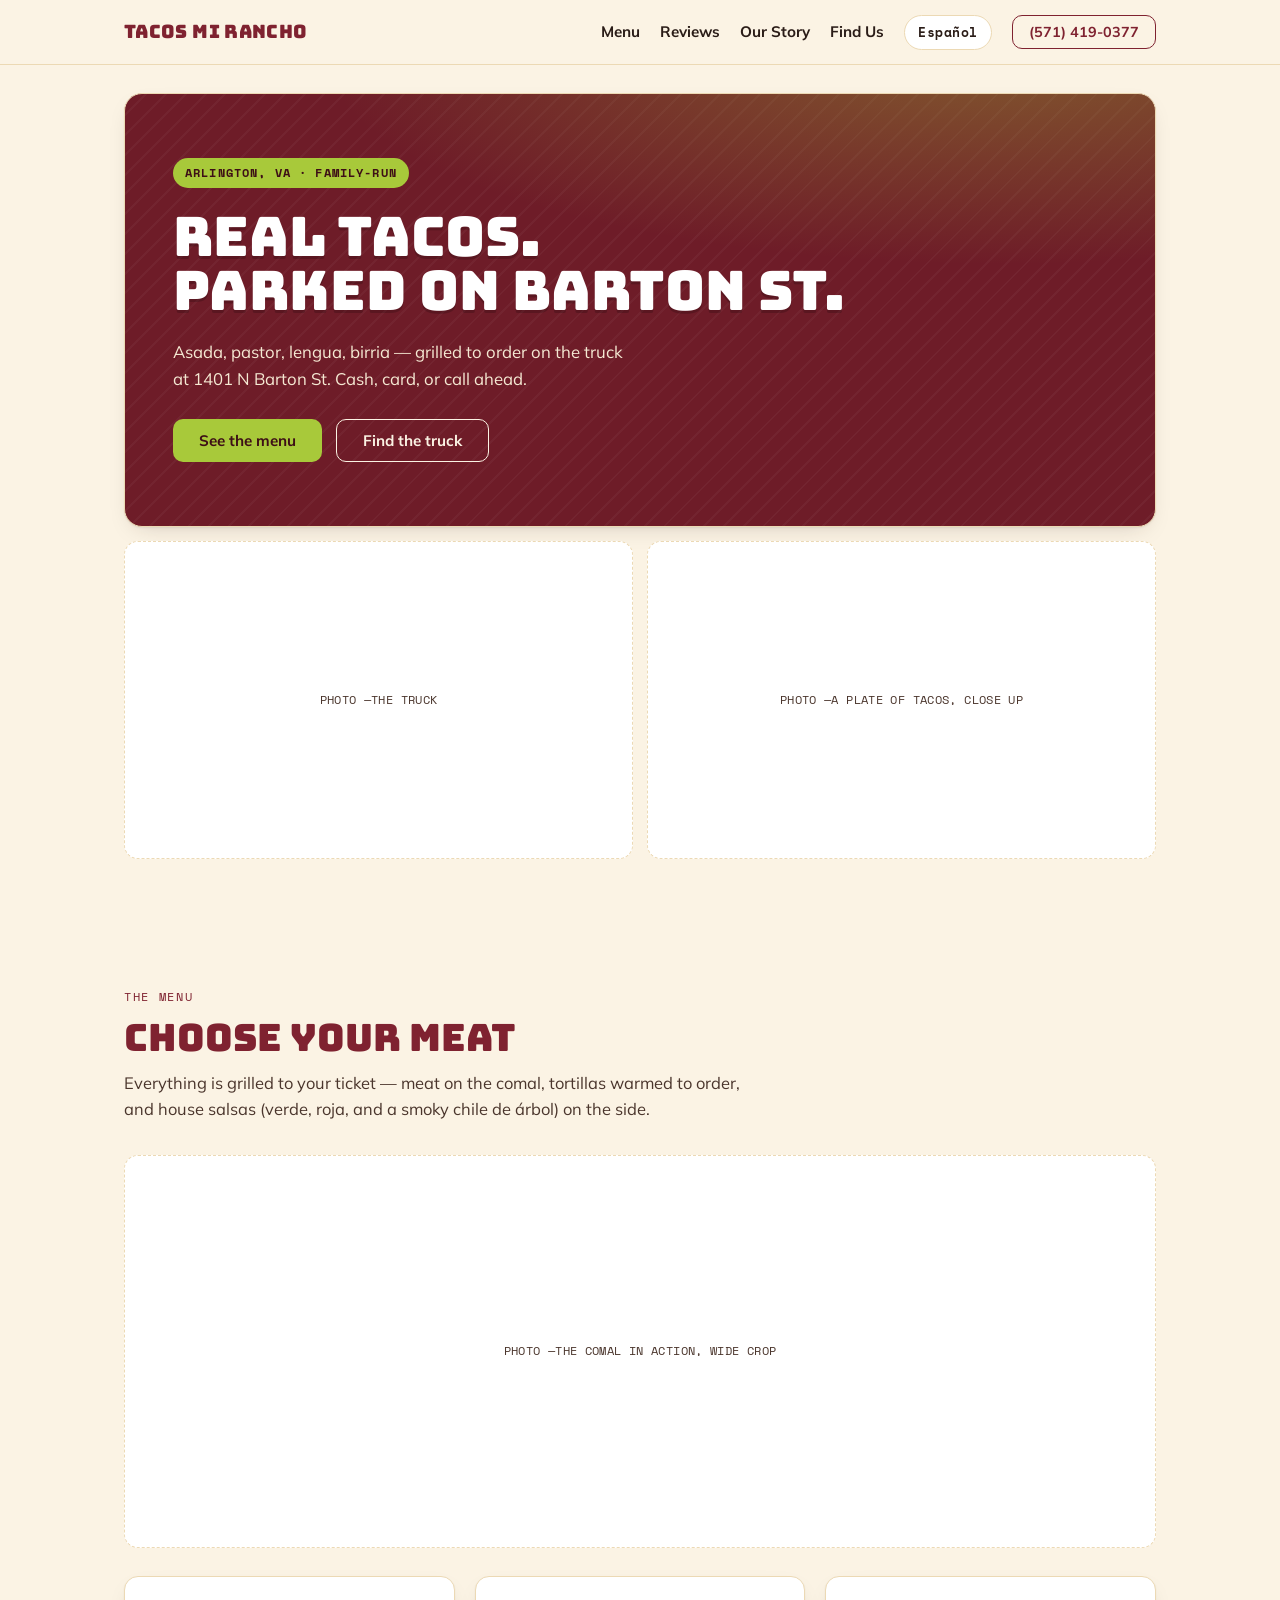
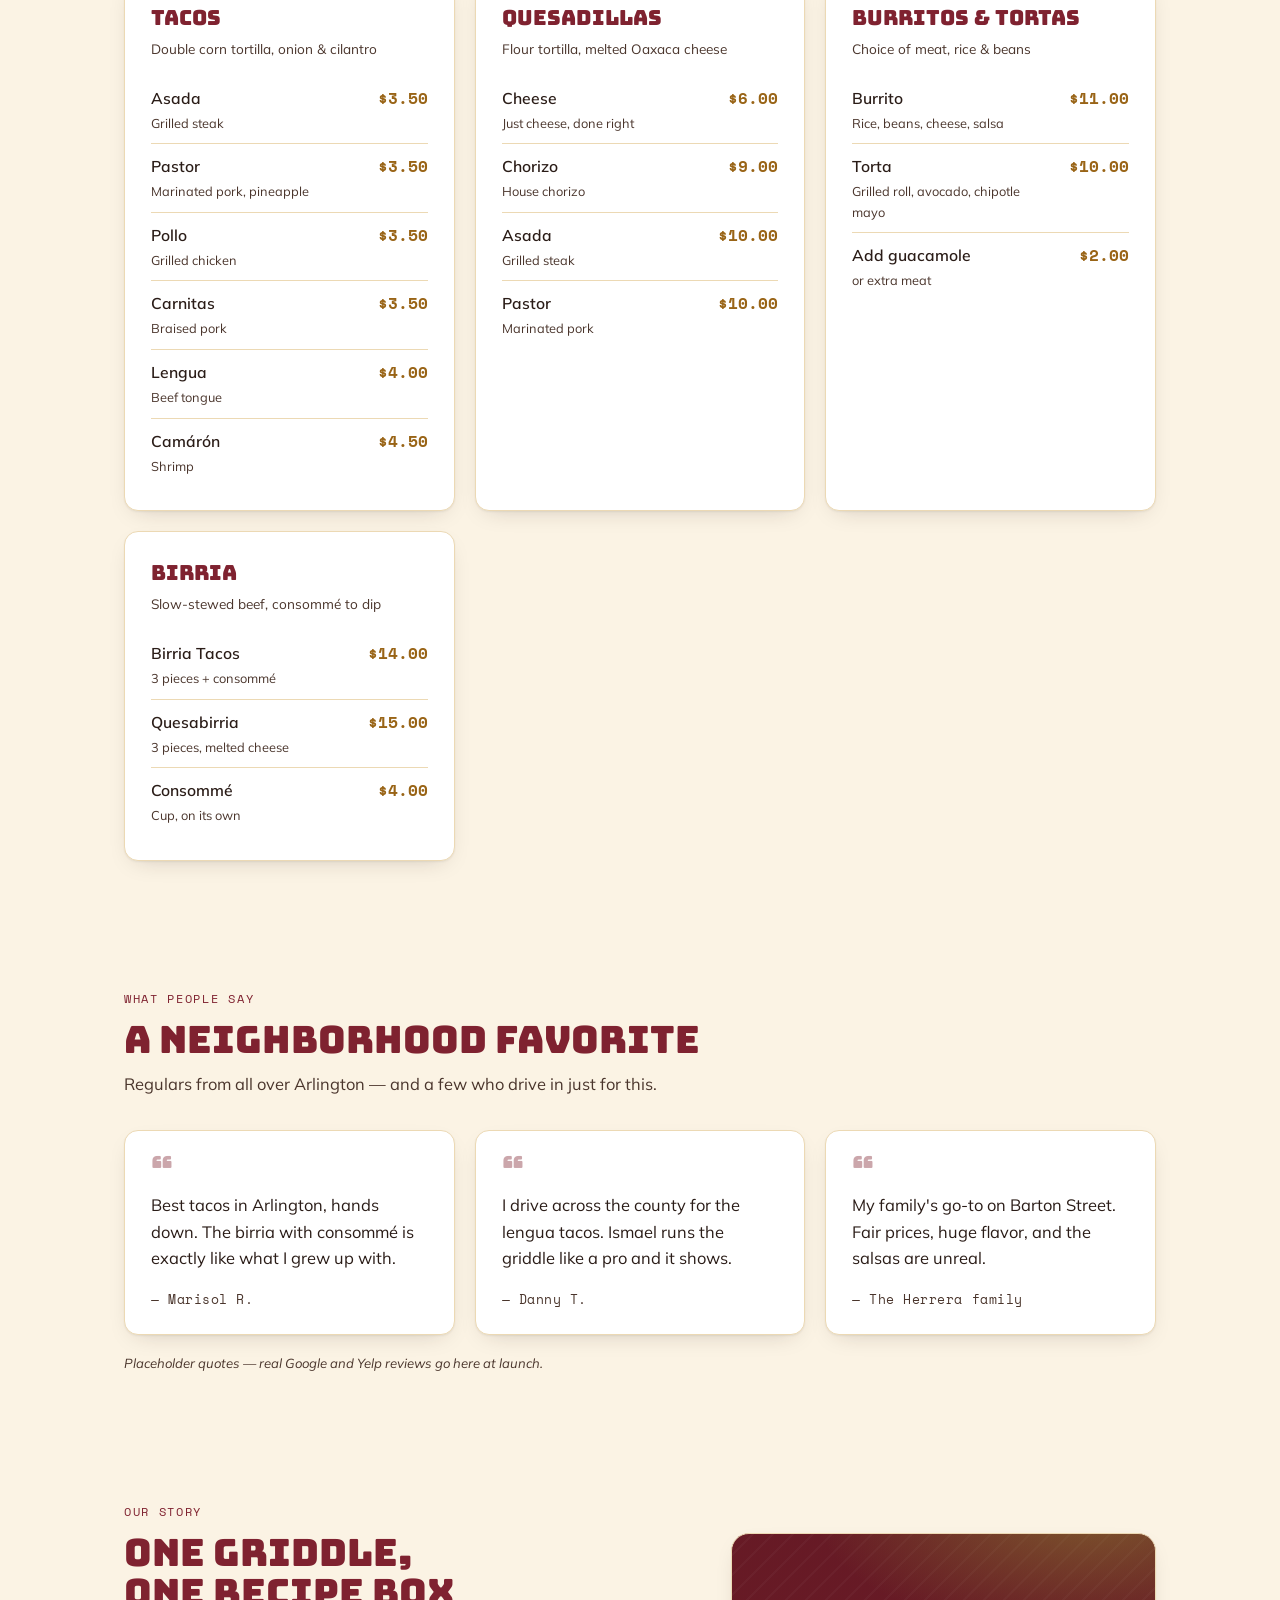
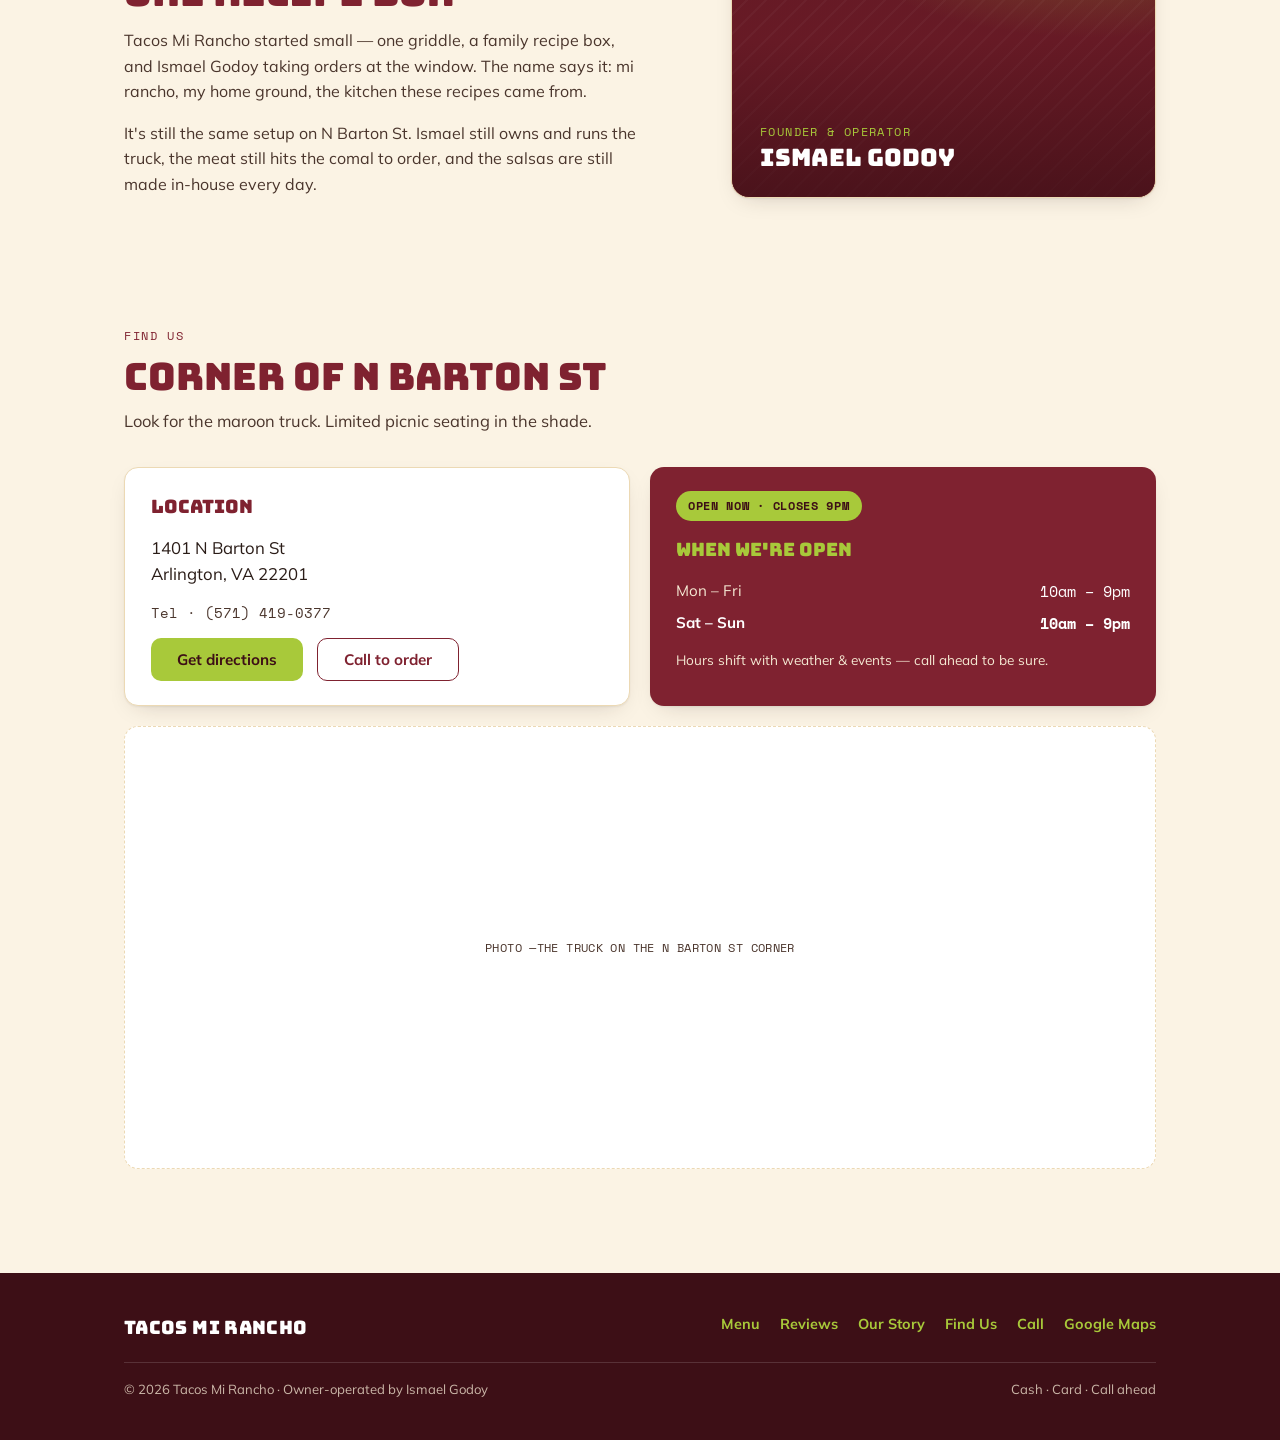
==== commit 9469411d: "Update index.html" ====
--- a/index.html
+++ b/index.html
@@ -753,11 +753,11 @@
         <!-- PHOTOS (2): paste an image URL into each src="" and write a real alt.
              Two landscape shots, roughly 1600x1000. Empty slots show a labelled frame. -->
         <div class="tmr-hero-photos">
-          <figure class="tmr-photo" data-photo="the truck / the line at the window">
-            <img class="tmr-photo__img" src="" alt="" loading="eager" decoding="async">
+          <figure class="tmr-photo" data-photo="the truck">
+            <img class="tmr-photo__img" src="https://drive.google.com/file/d/1PJHAS6BAzQntw4YgqtgsFIK7JtZleMCn/view?usp=sharing" alt="" loading="eager" decoding="async">
           </figure>
           <figure class="tmr-photo" data-photo="a plate of tacos, close up">
-            <img class="tmr-photo__img" src="https://www.google.com/maps/place/Tacos+Mi+Rancho/@38.889374,-77.0885258,3a,75y/data=!3m8!1e2!3m6!1sCIABIhCbJHtZWFc39_ZoiFFw8Izt!2e10!3e12!6shttps:%2F%2Flh3.googleusercontent.com%2Fgps-cs-s%2FAHRPTWnb6VDmIjhNViwTIZqd-whwRtSkYyJ4ik5cIlU3hwvrgKhSENHYPmCqQPDkJ-KABQZGl-oCa9vsRlJjpxeA5FdKHnEda5yg9DeK6ka8B8rRKiby2QmjTTAoowyXjmuSzqrwEEFf5eWmofaE%3Dw203-h152-k-no!7i5712!8i4284!4m7!3m6!1s0x89b7b743b582f005:0x2dd41a60b749ef8a!8m2!3d38.8893822!4d-77.088424!10e5!16s%2Fg%2F11pkc9svxf?entry=ttu&g_ep=EgoyMDI2MDkwMi4wIKXMDSoASAFQAw%3D%3D#" alt="" loading="eager" decoding="async">
+            <img class="tmr-photo__img" src="https://drive.google.com/file/d/1A69KXwLT0SvWYnb8CH-fEO35WqJ52_XH/view?usp=sharing" alt="" loading="eager" decoding="async">
           </figure>
         </div>
       </div>
@@ -903,7 +903,7 @@
 
         <!-- PHOTO (1): the truck on the corner / street view so people recognise it. Paste URL into src="". Roughly 2000x860. -->
         <figure class="tmr-photo tmr-photo--find" data-photo="the truck on the N Barton St corner">
-          <img class="tmr-photo__img" src="" alt="" loading="lazy" decoding="async">
+          <img class="tmr-photo__img" src="https://drive.google.com/file/d/1pTStOvq3KiO-VMZCRRE3qcbR7pevQWCo/view?usp=sharing" alt="" loading="lazy" decoding="async">
         </figure>
       </div>
     </section>
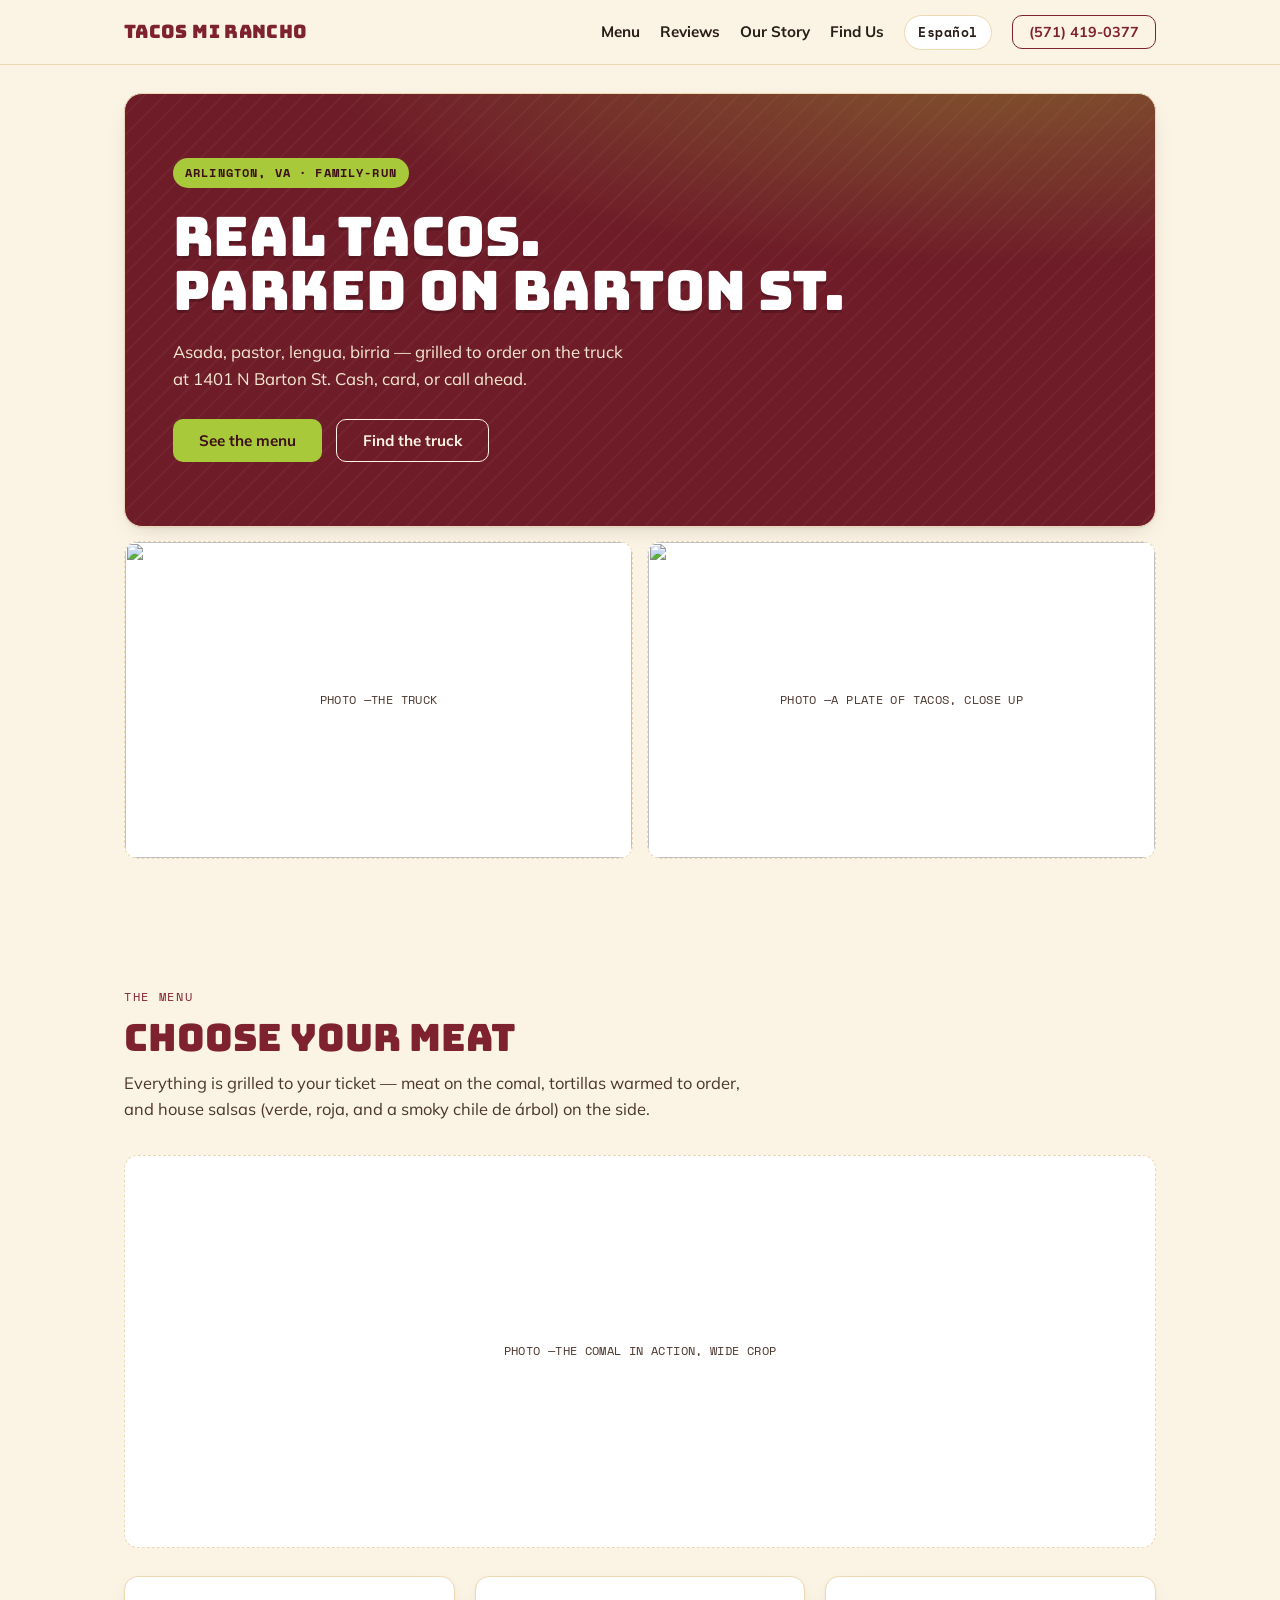
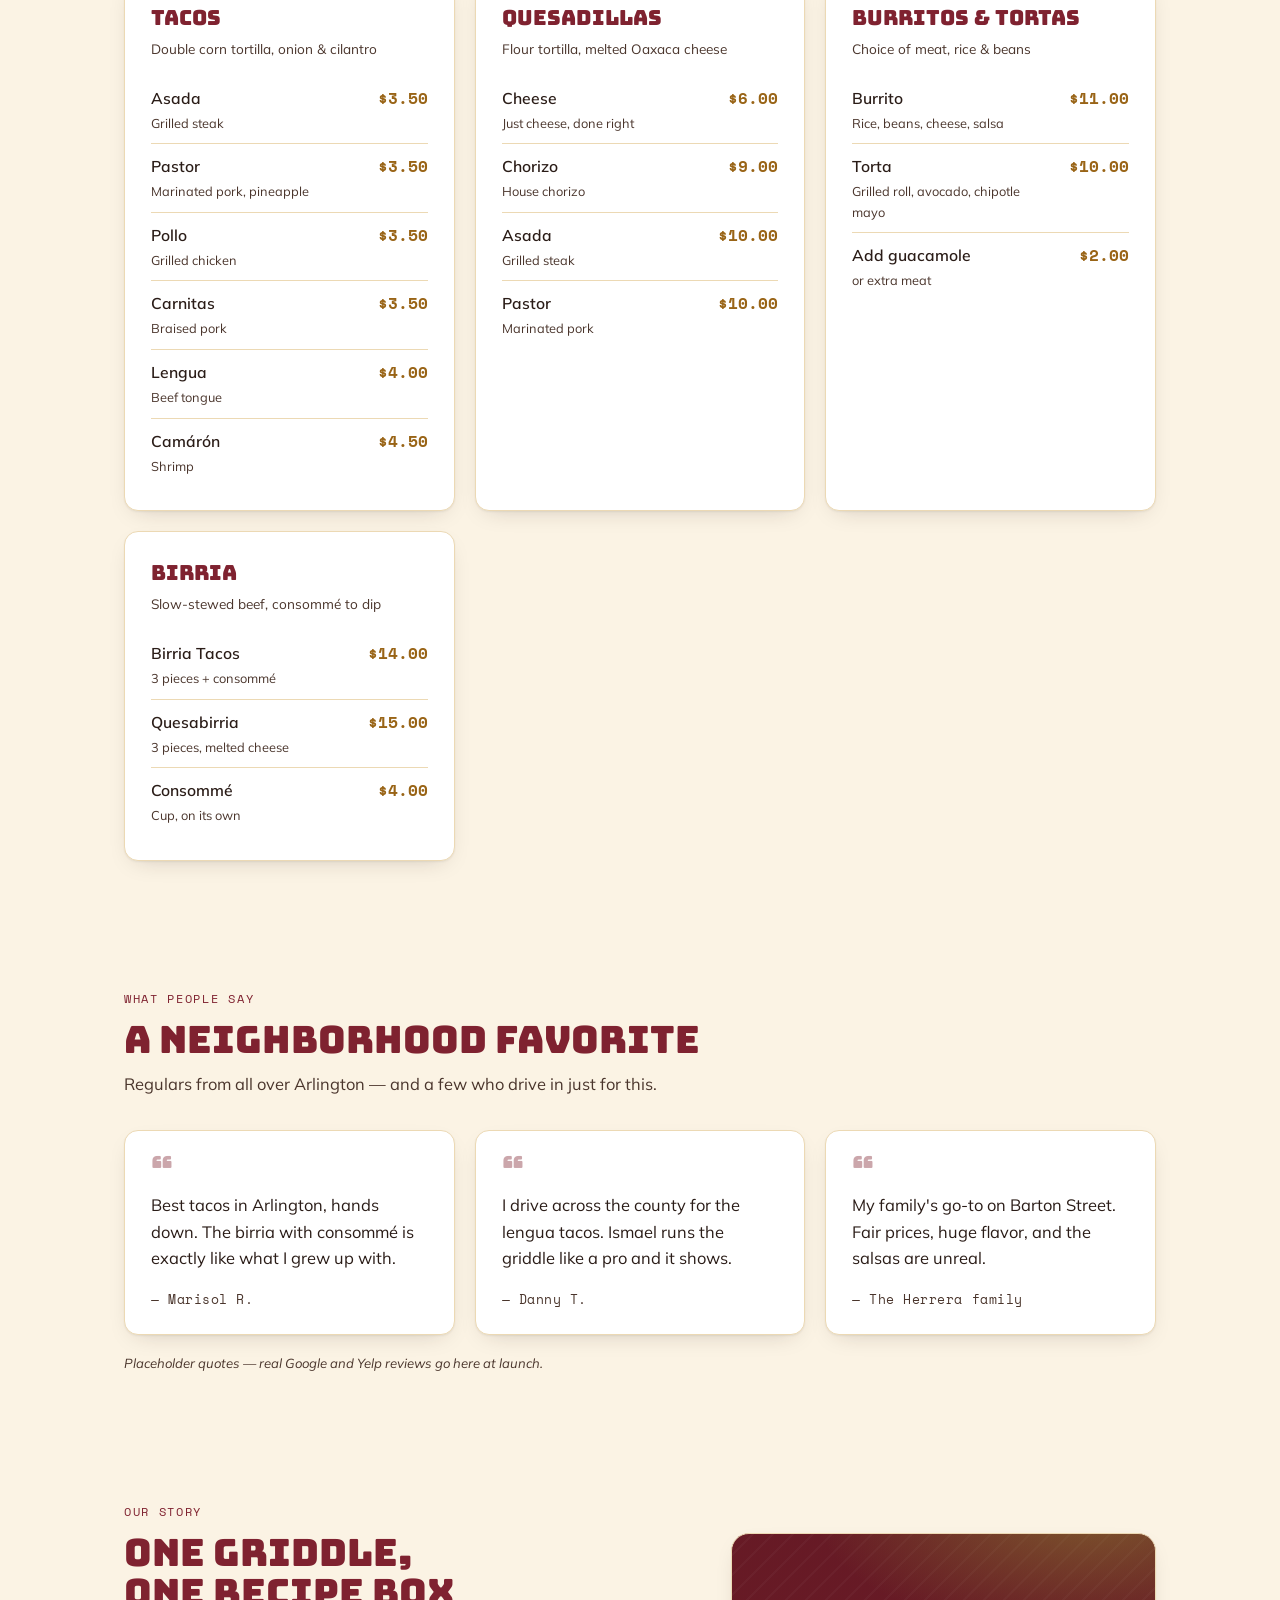
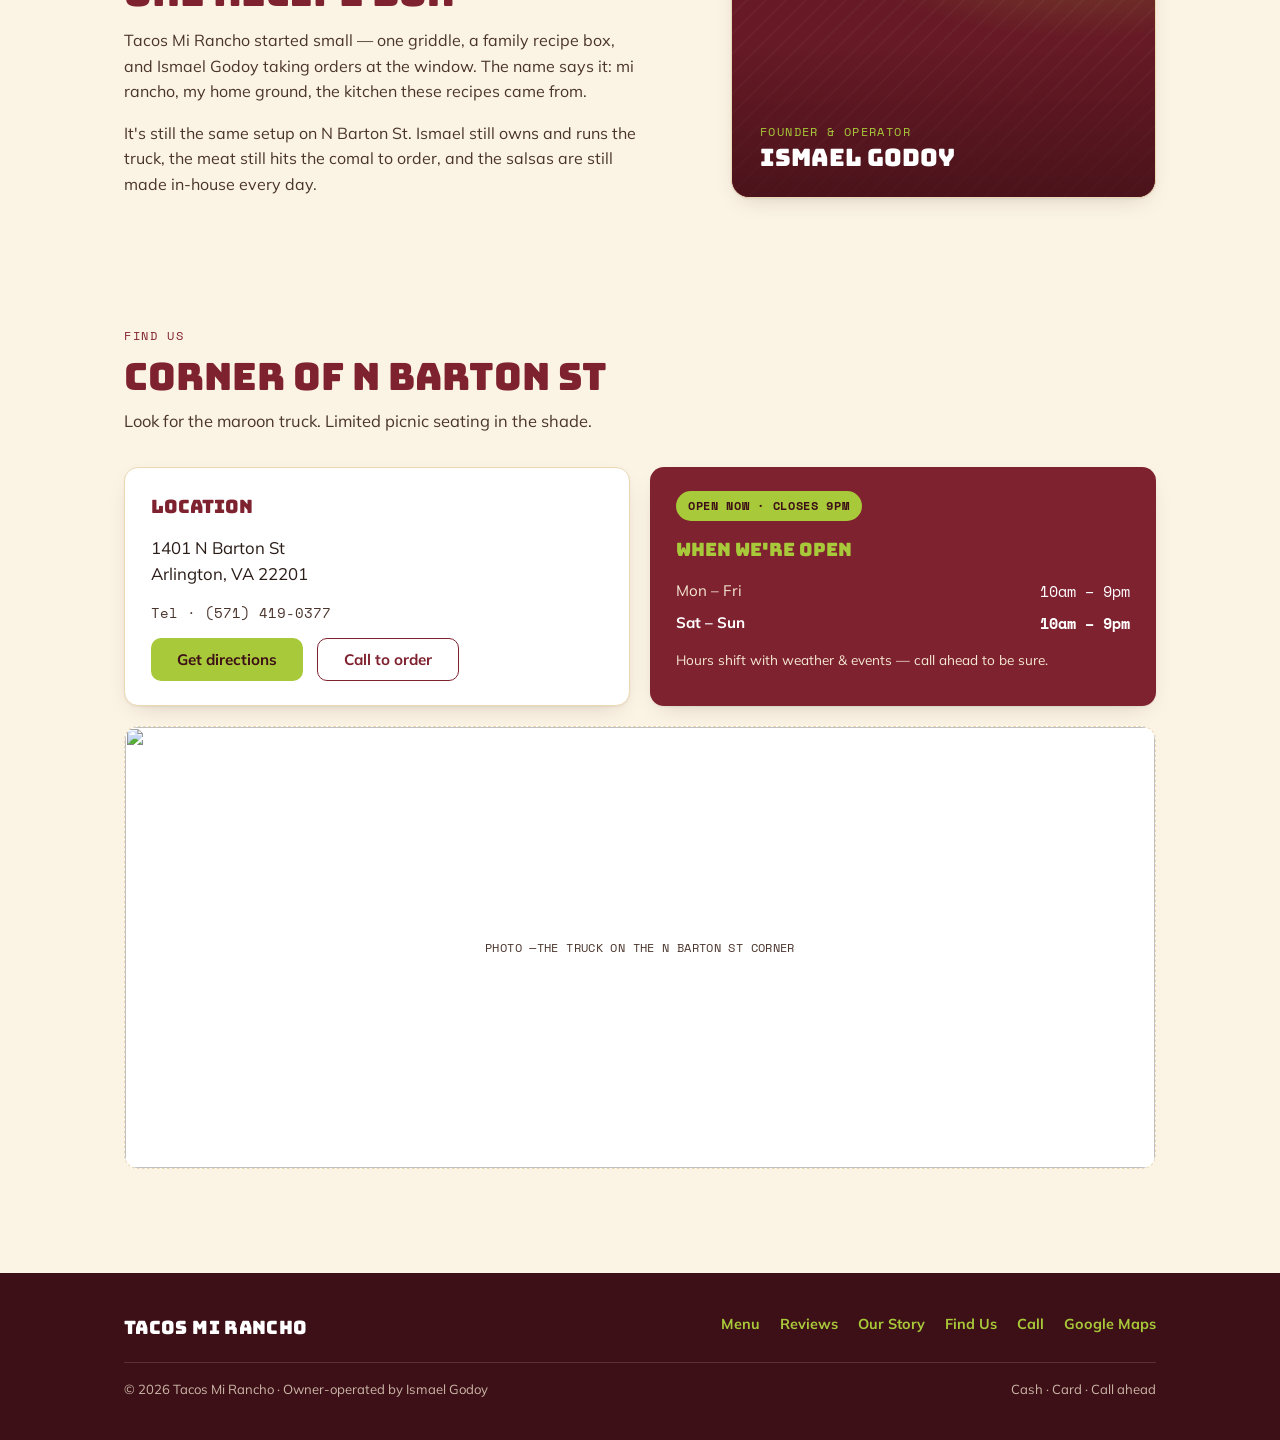
==== commit 9e827ba1: "Update index.html" ====
--- a/index.html
+++ b/index.html
@@ -426,7 +426,7 @@
   text-transform:uppercase;
   color:var(--text-muted);
 }
-.tmr-photo__img {
+.tmr-page .tmr-photo__img {
   position:absolute;
   inset:0;
   width:100%;
@@ -754,10 +754,10 @@
              Two landscape shots, roughly 1600x1000. Empty slots show a labelled frame. -->
         <div class="tmr-hero-photos">
           <figure class="tmr-photo" data-photo="the truck">
-            <img class="tmr-photo__img" src="https://drive.google.com/file/d/1PJHAS6BAzQntw4YgqtgsFIK7JtZleMCn/view?usp=sharing" alt="" loading="eager" decoding="async">
+            <img class="tmr-photo__img" src="images/taco-truck" alt="" loading="eager" decoding="async">
           </figure>
           <figure class="tmr-photo" data-photo="a plate of tacos, close up">
-            <img class="tmr-photo__img" src="https://drive.google.com/file/d/1A69KXwLT0SvWYnb8CH-fEO35WqJ52_XH/view?usp=sharing" alt="" loading="eager" decoding="async">
+            <img class="tmr-photo__img" src="images/taco-plate" alt="" loading="eager" decoding="async">
           </figure>
         </div>
       </div>
@@ -903,7 +903,7 @@
 
         <!-- PHOTO (1): the truck on the corner / street view so people recognise it. Paste URL into src="". Roughly 2000x860. -->
         <figure class="tmr-photo tmr-photo--find" data-photo="the truck on the N Barton St corner">
-          <img class="tmr-photo__img" src="https://drive.google.com/file/d/1pTStOvq3KiO-VMZCRRE3qcbR7pevQWCo/view?usp=sharing" alt="" loading="lazy" decoding="async">
+          <img class="tmr-photo__img" src="images/customers-waiting-in-line" alt="" loading="lazy" decoding="async">
         </figure>
       </div>
     </section>
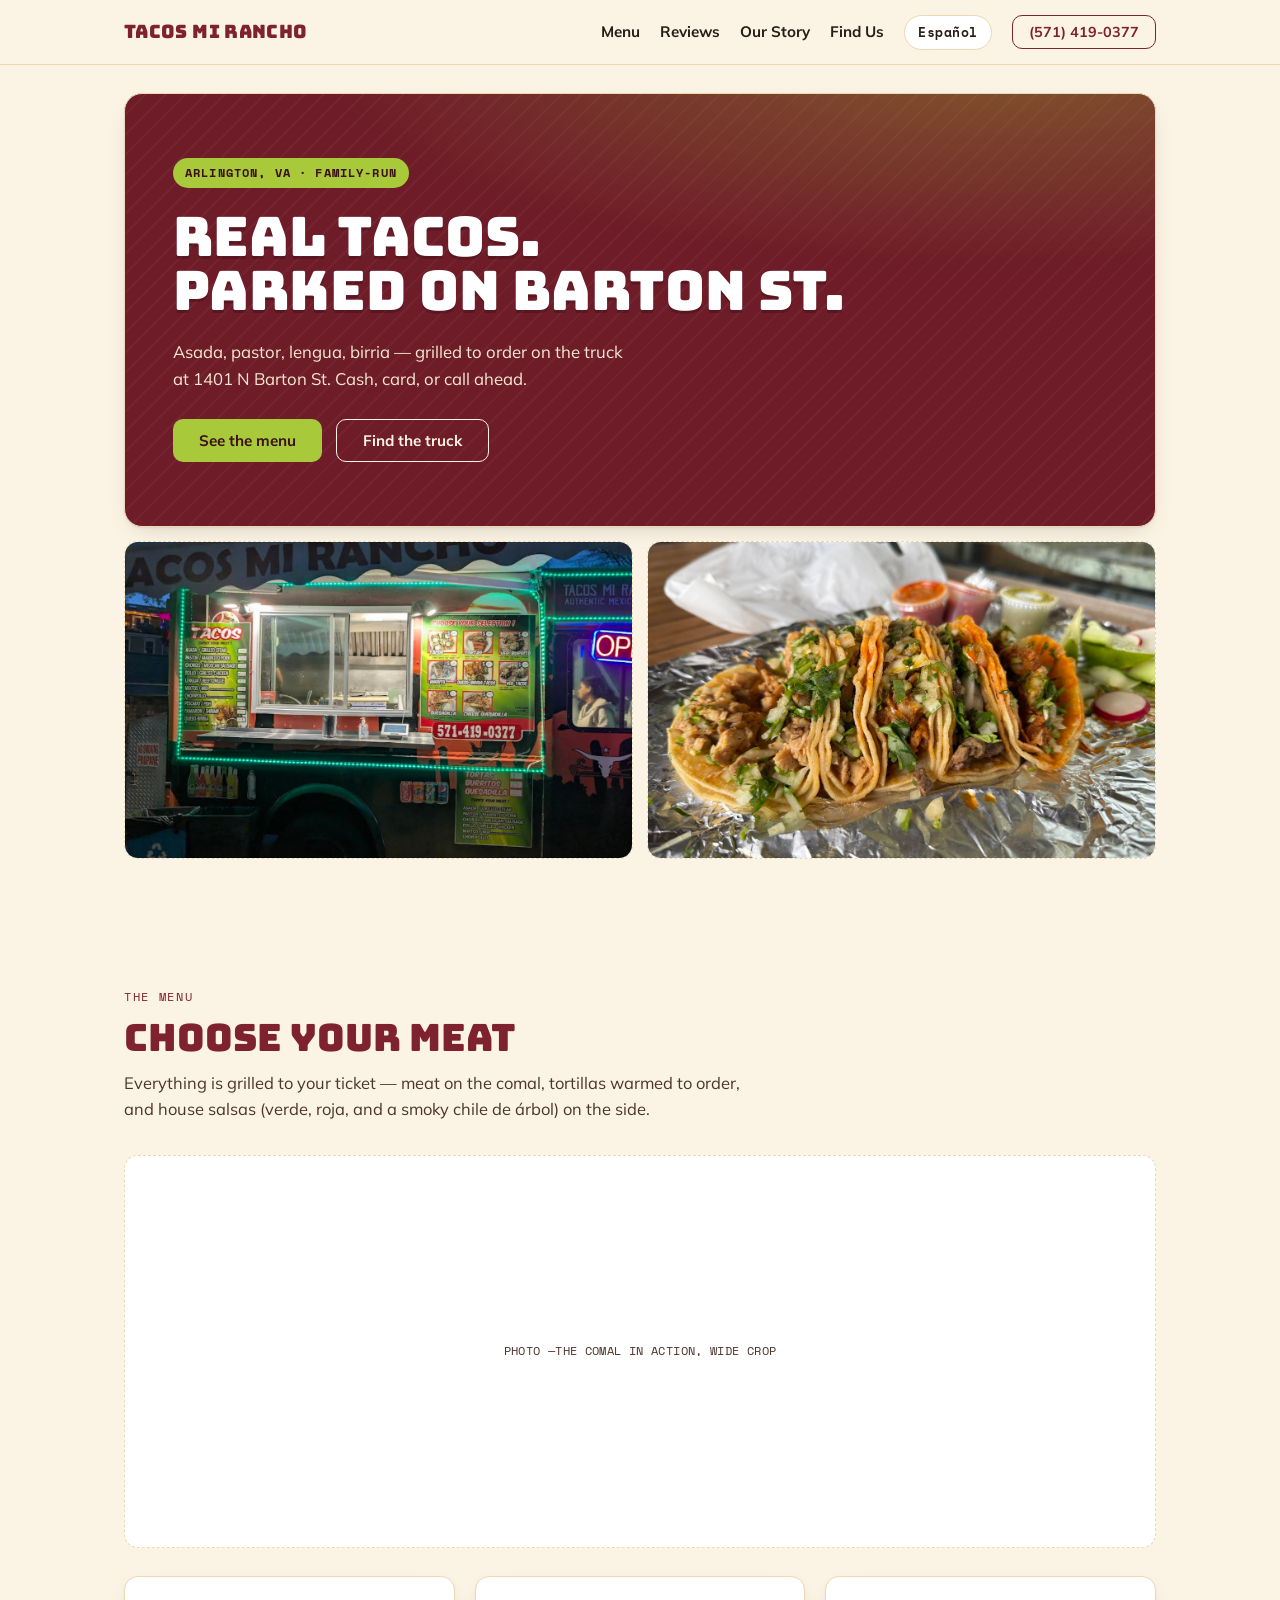
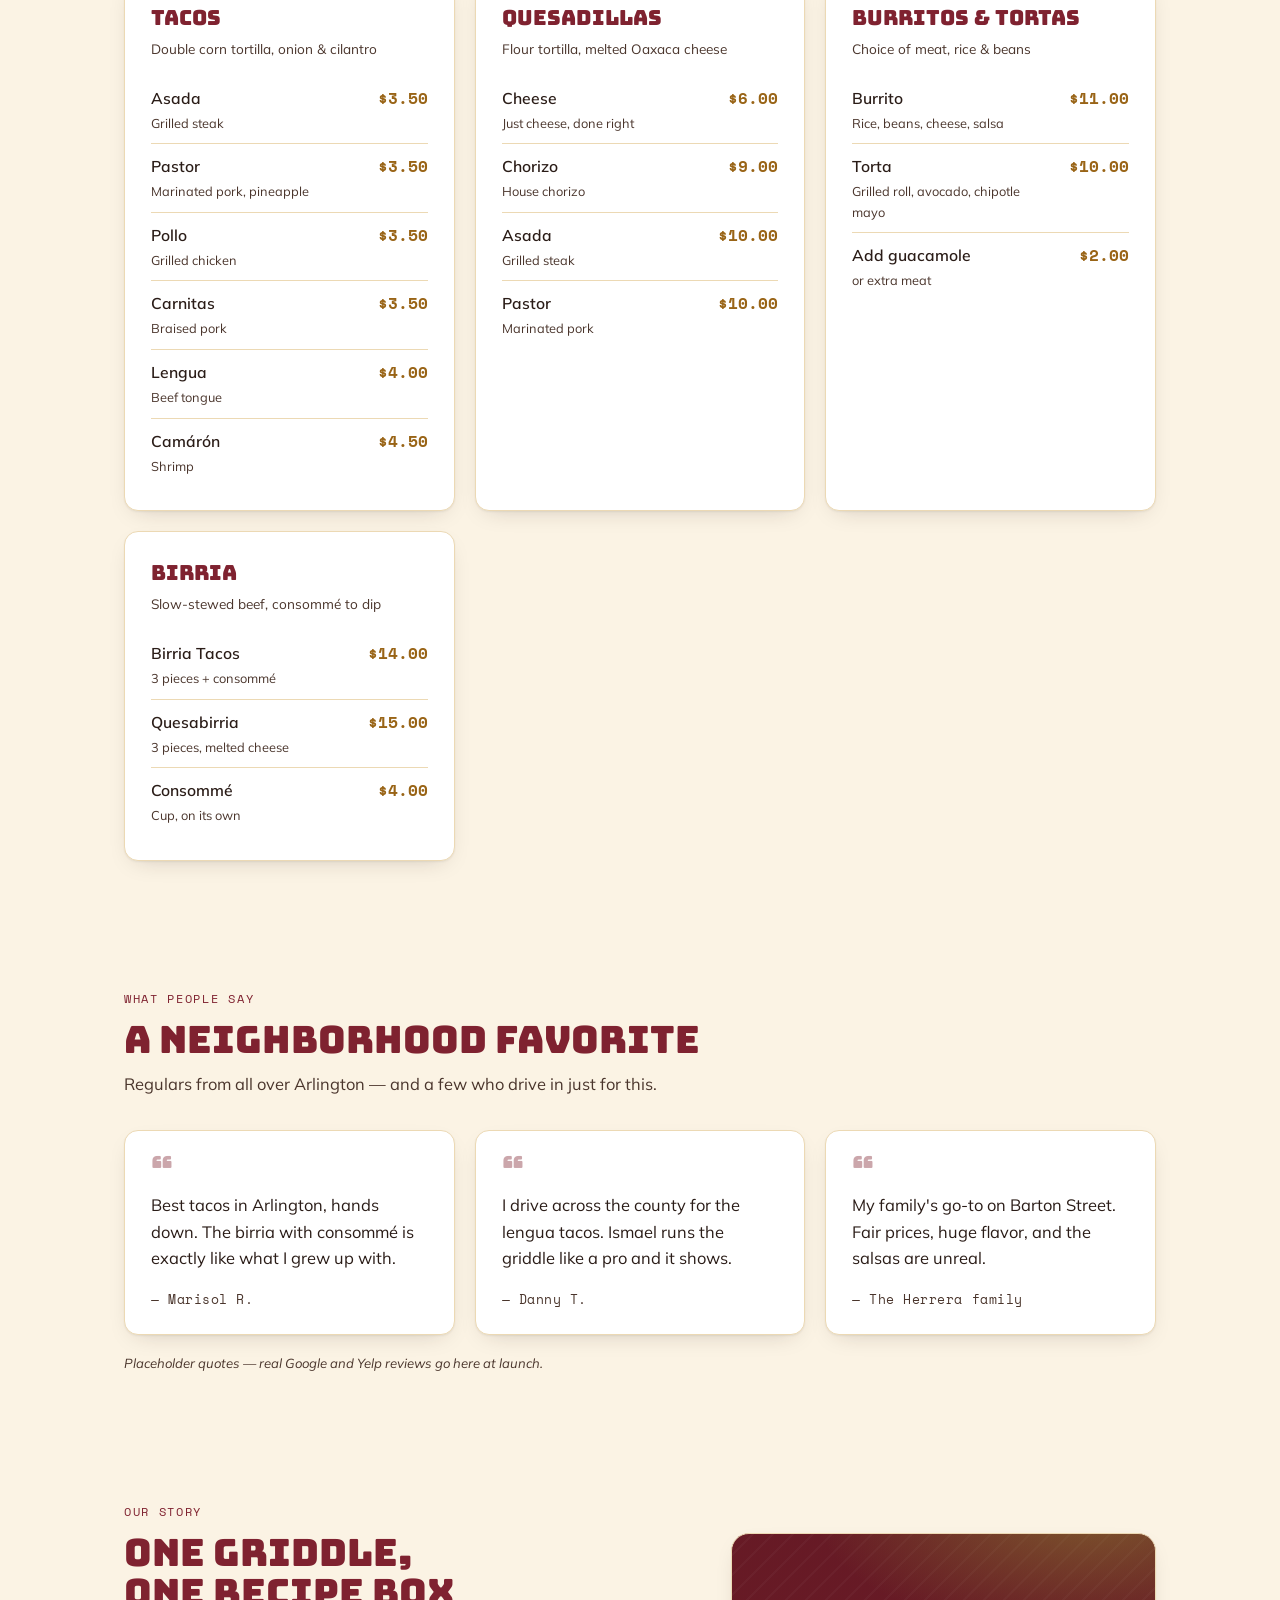
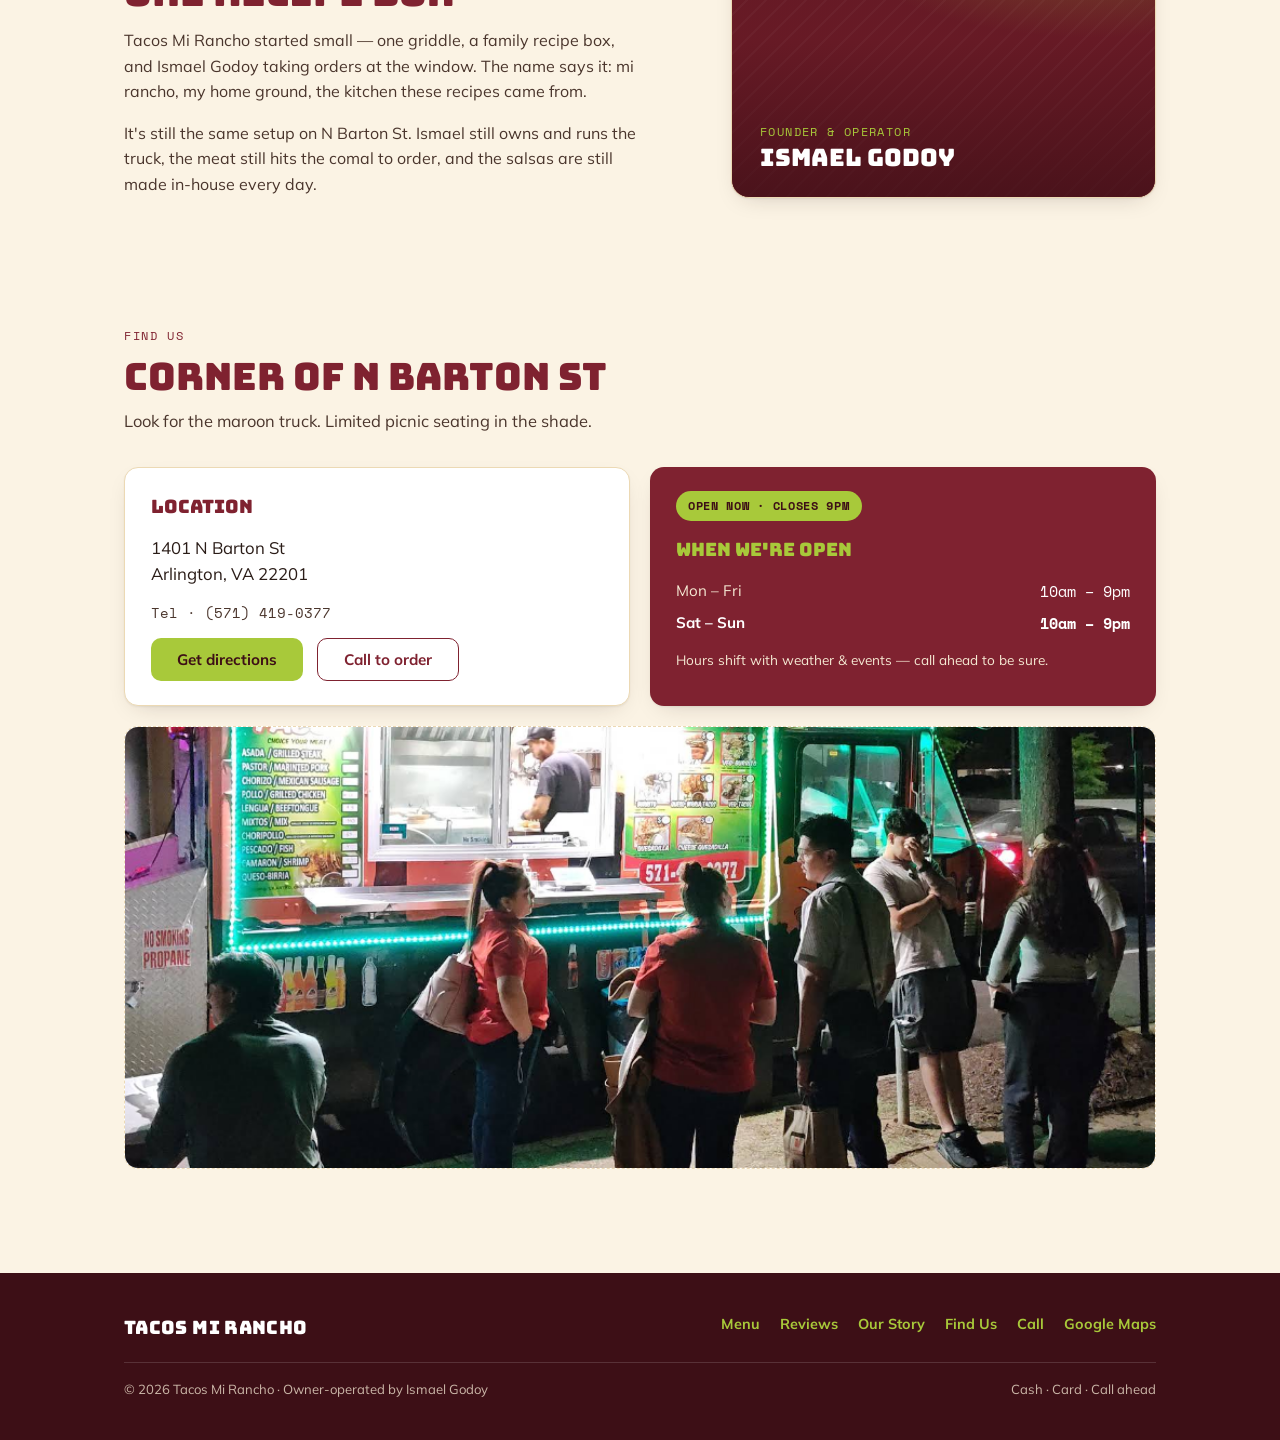
==== commit 2f45864b: "Update index.html" ====
--- a/index.html
+++ b/index.html
@@ -754,10 +754,10 @@
              Two landscape shots, roughly 1600x1000. Empty slots show a labelled frame. -->
         <div class="tmr-hero-photos">
           <figure class="tmr-photo" data-photo="the truck">
-            <img class="tmr-photo__img" src="images/taco-truck" alt="" loading="eager" decoding="async">
+            <img class="tmr-photo__img" src="images/taco-truck.png" alt="" loading="eager" decoding="async">
           </figure>
           <figure class="tmr-photo" data-photo="a plate of tacos, close up">
-            <img class="tmr-photo__img" src="images/taco-plate" alt="" loading="eager" decoding="async">
+            <img class="tmr-photo__img" src="images/taco-plate.png" alt="" loading="eager" decoding="async">
           </figure>
         </div>
       </div>
@@ -903,7 +903,7 @@
 
         <!-- PHOTO (1): the truck on the corner / street view so people recognise it. Paste URL into src="". Roughly 2000x860. -->
         <figure class="tmr-photo tmr-photo--find" data-photo="the truck on the N Barton St corner">
-          <img class="tmr-photo__img" src="images/customers-waiting-in-line" alt="" loading="lazy" decoding="async">
+          <img class="tmr-photo__img" src="images/customers-waiting-in-line.png" alt="" loading="lazy" decoding="async">
         </figure>
       </div>
     </section>
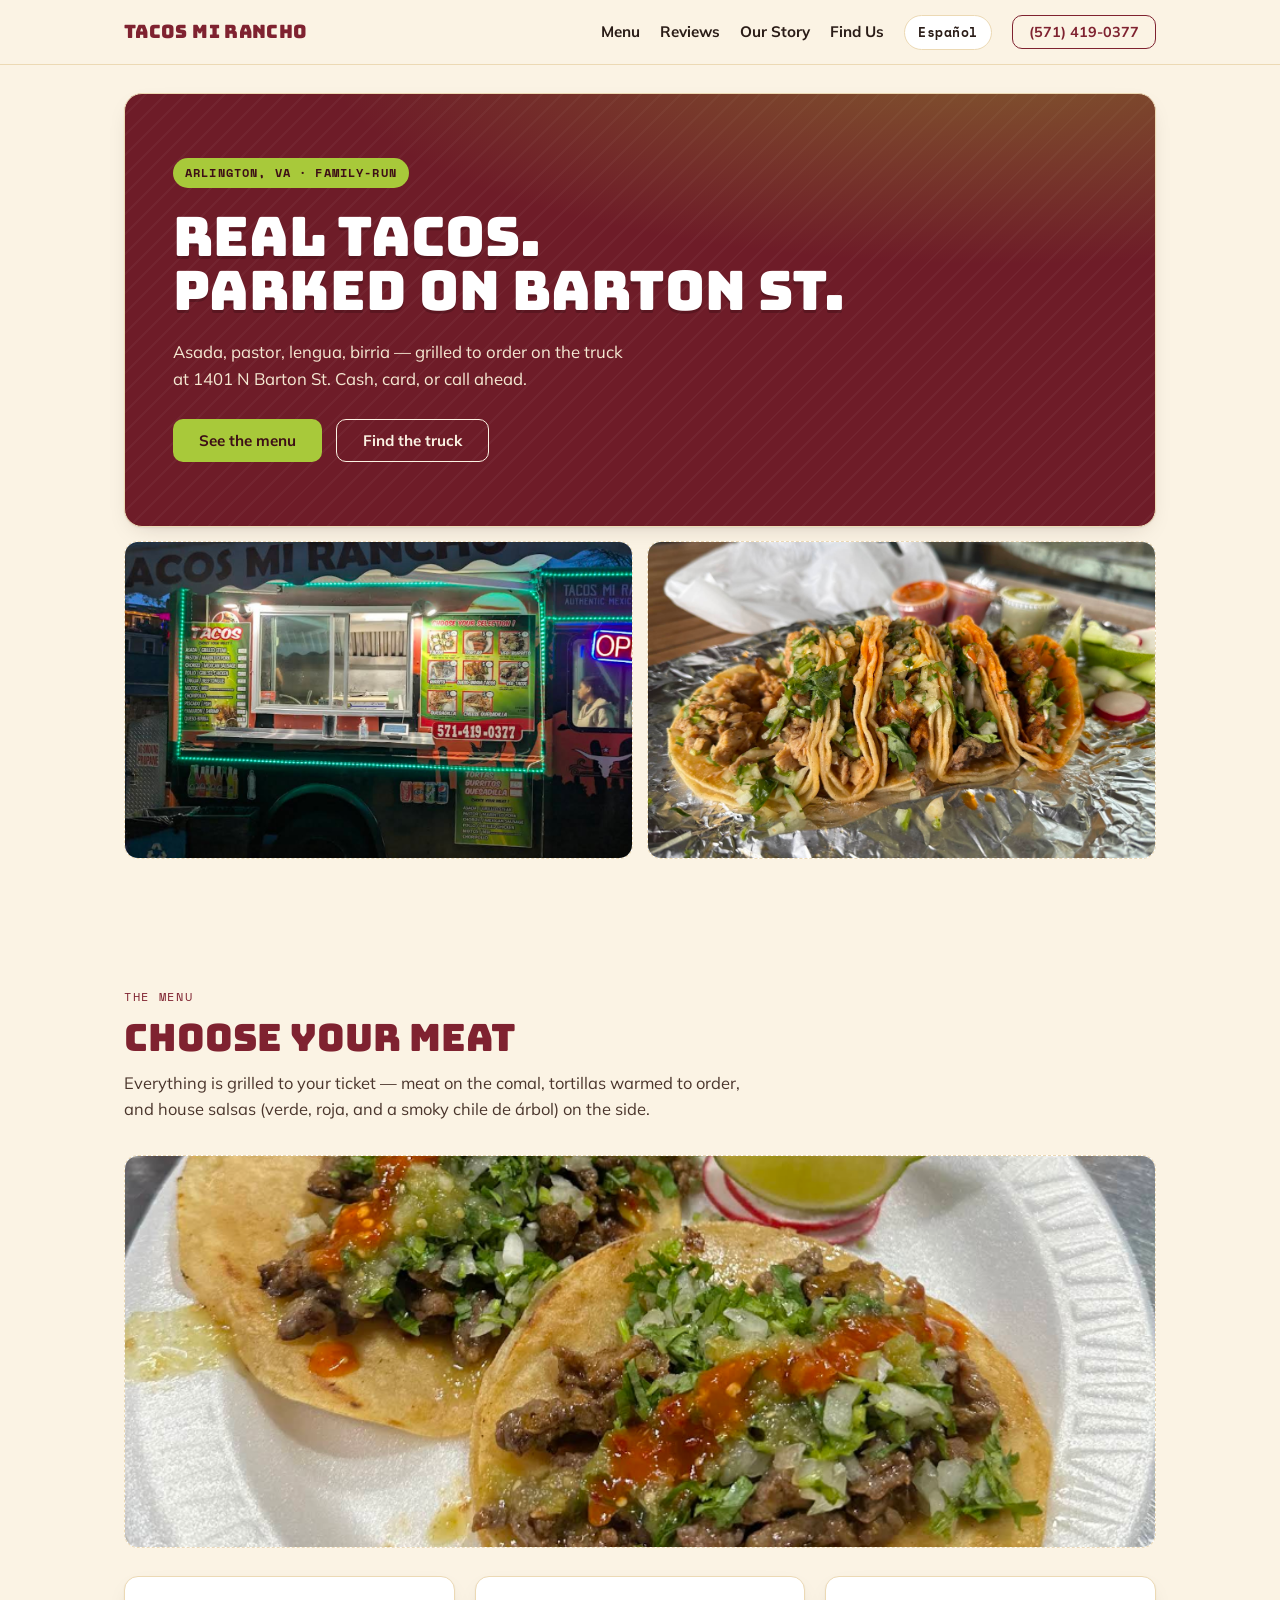
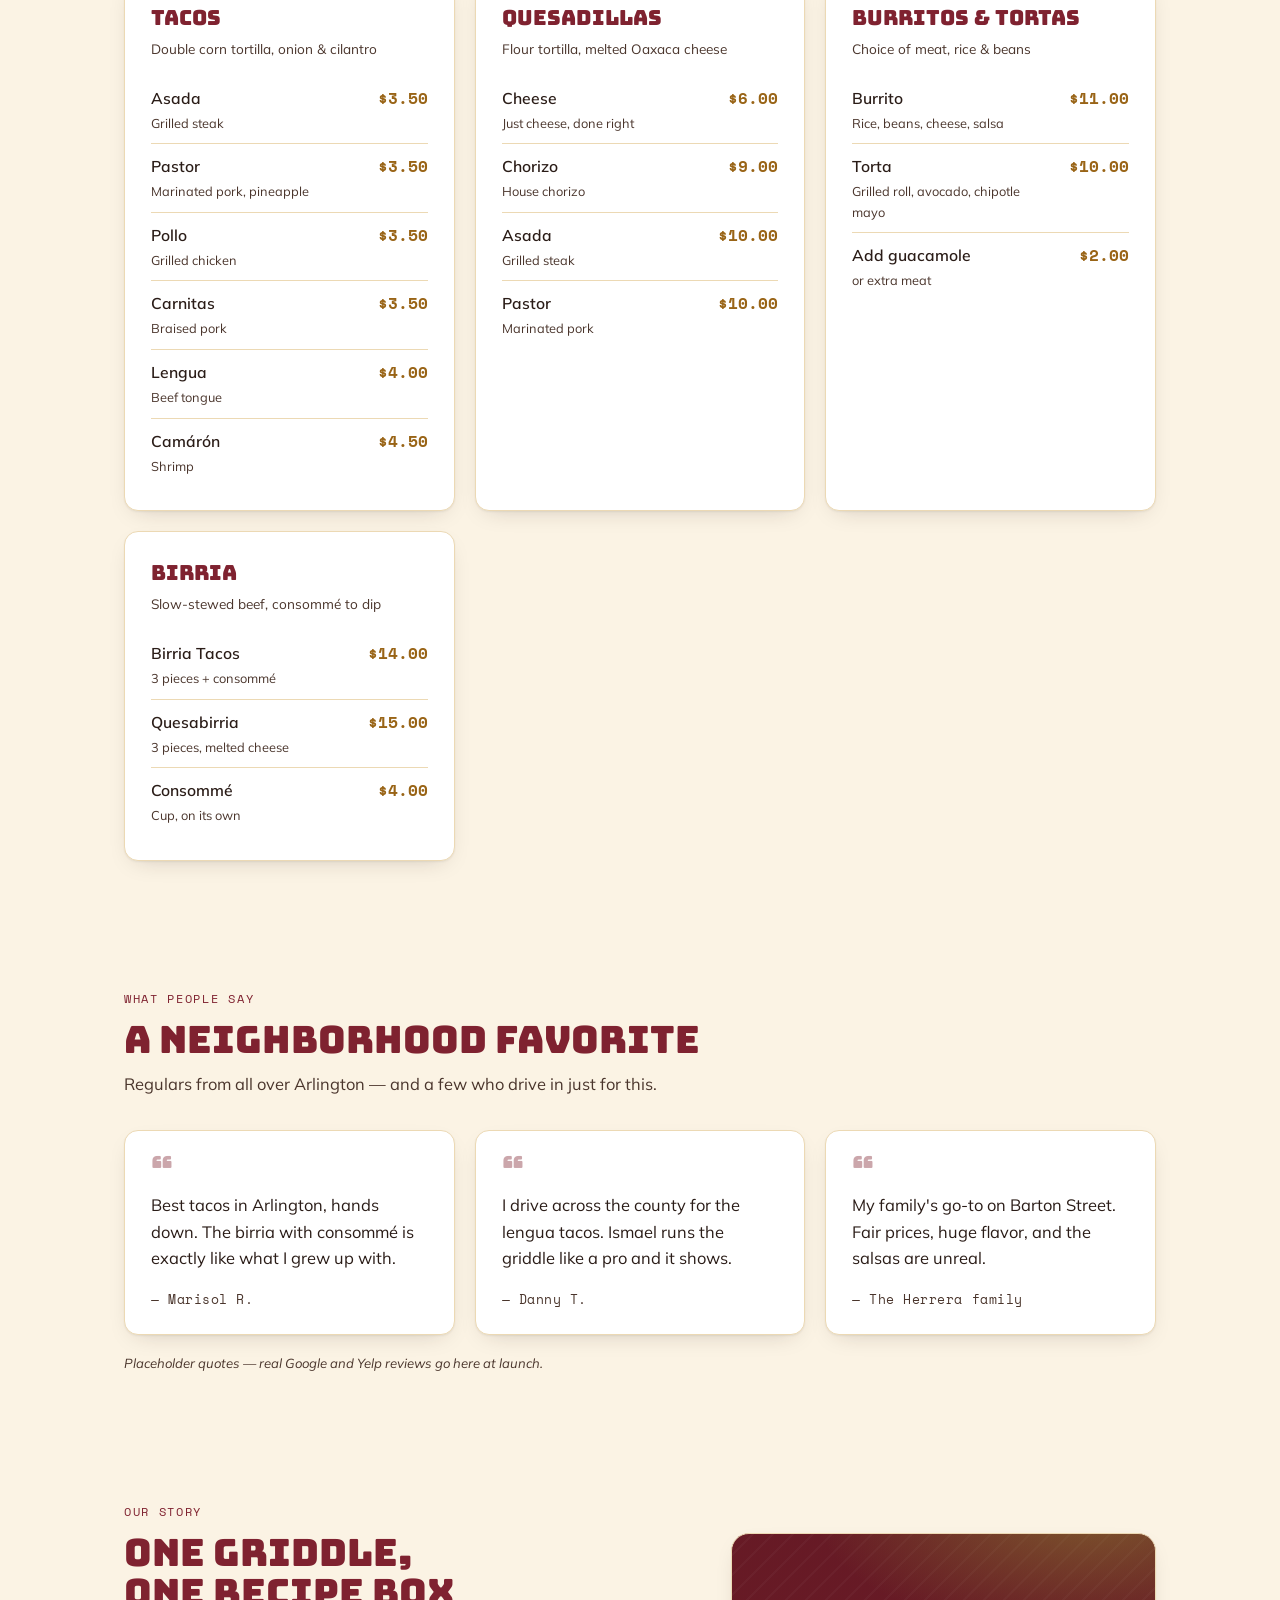
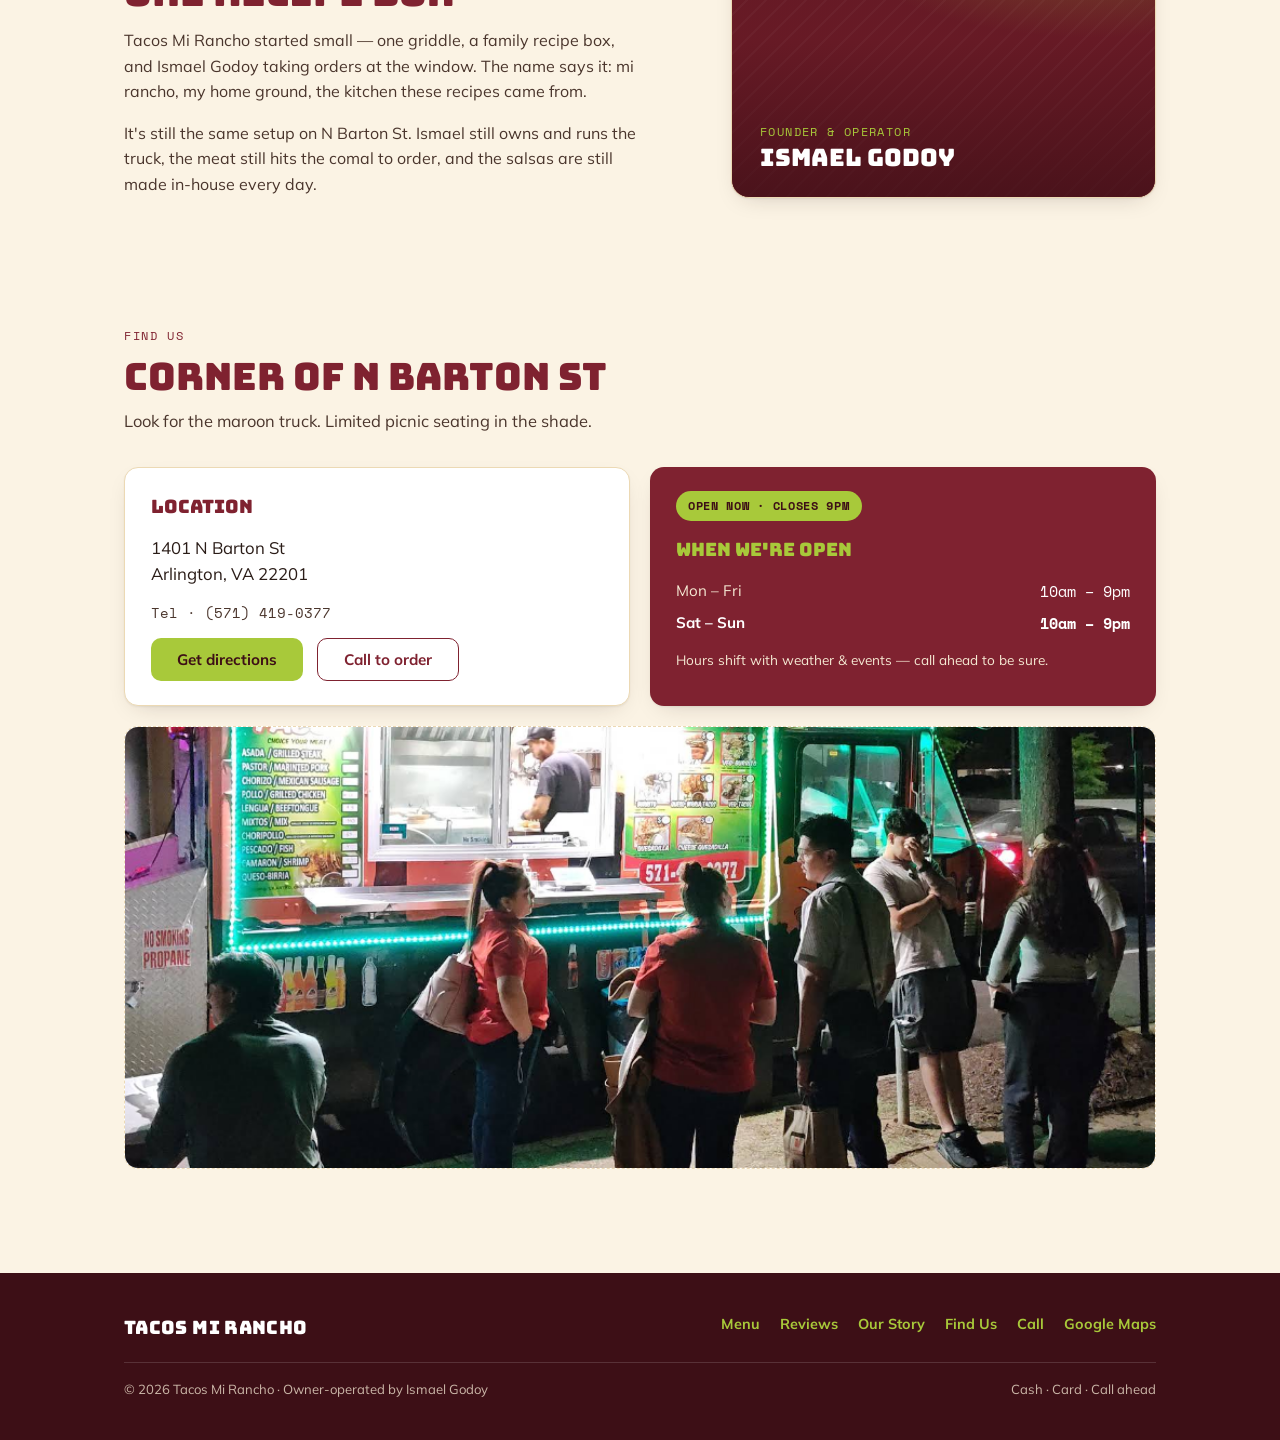
==== commit 7f3308c1: "Update index.html" ====
--- a/index.html
+++ b/index.html
@@ -772,7 +772,7 @@
 
         <!-- PHOTO (1): wide banner shot — the comal in action, tortillas warming. Paste URL into src="". Roughly 2000x760. -->
         <figure class="tmr-photo tmr-photo--banner" data-photo="the comal in action, wide crop">
-          <img class="tmr-photo__img" src="" alt="" loading="lazy" decoding="async">
+          <img class="tmr-photo__img" src="images/two-tacos.png" alt="" loading="lazy" decoding="async">
         </figure>
 
         <!-- Prices below are illustrative placeholders — confirm before launch. -->
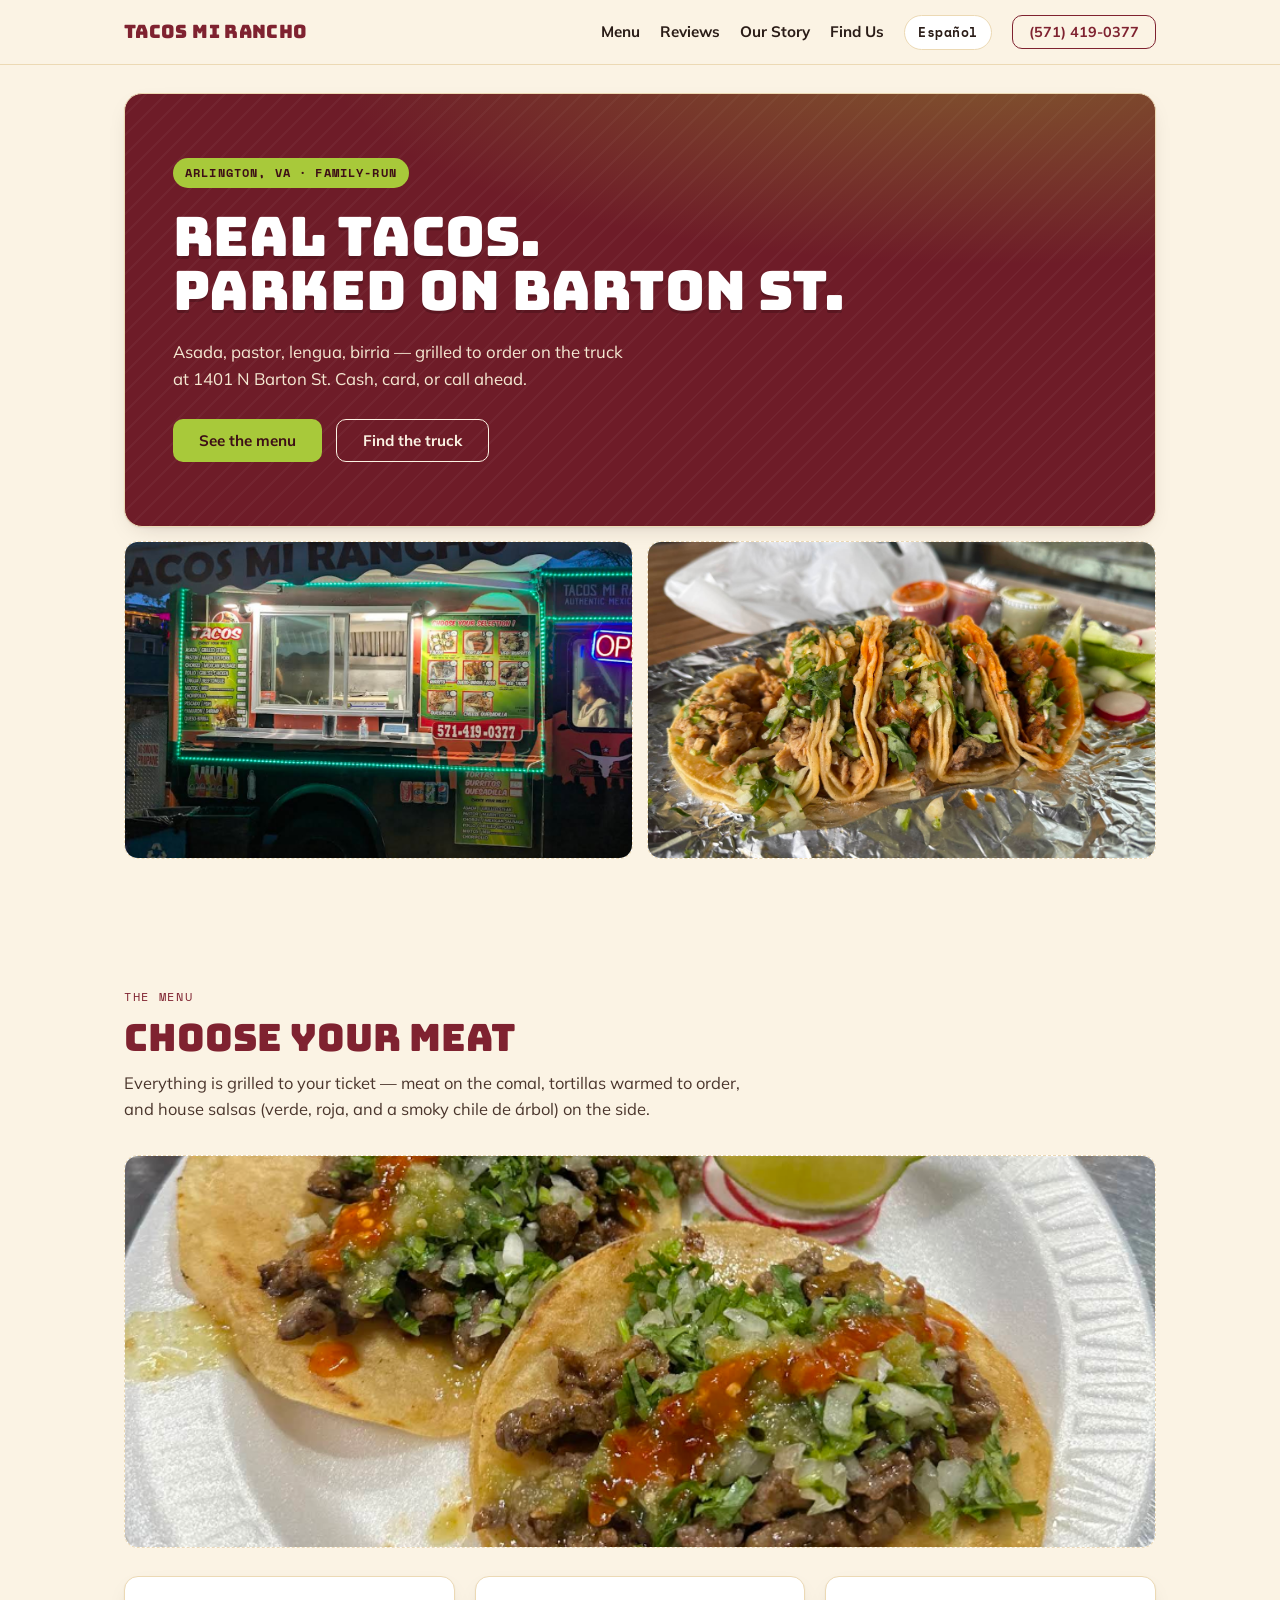
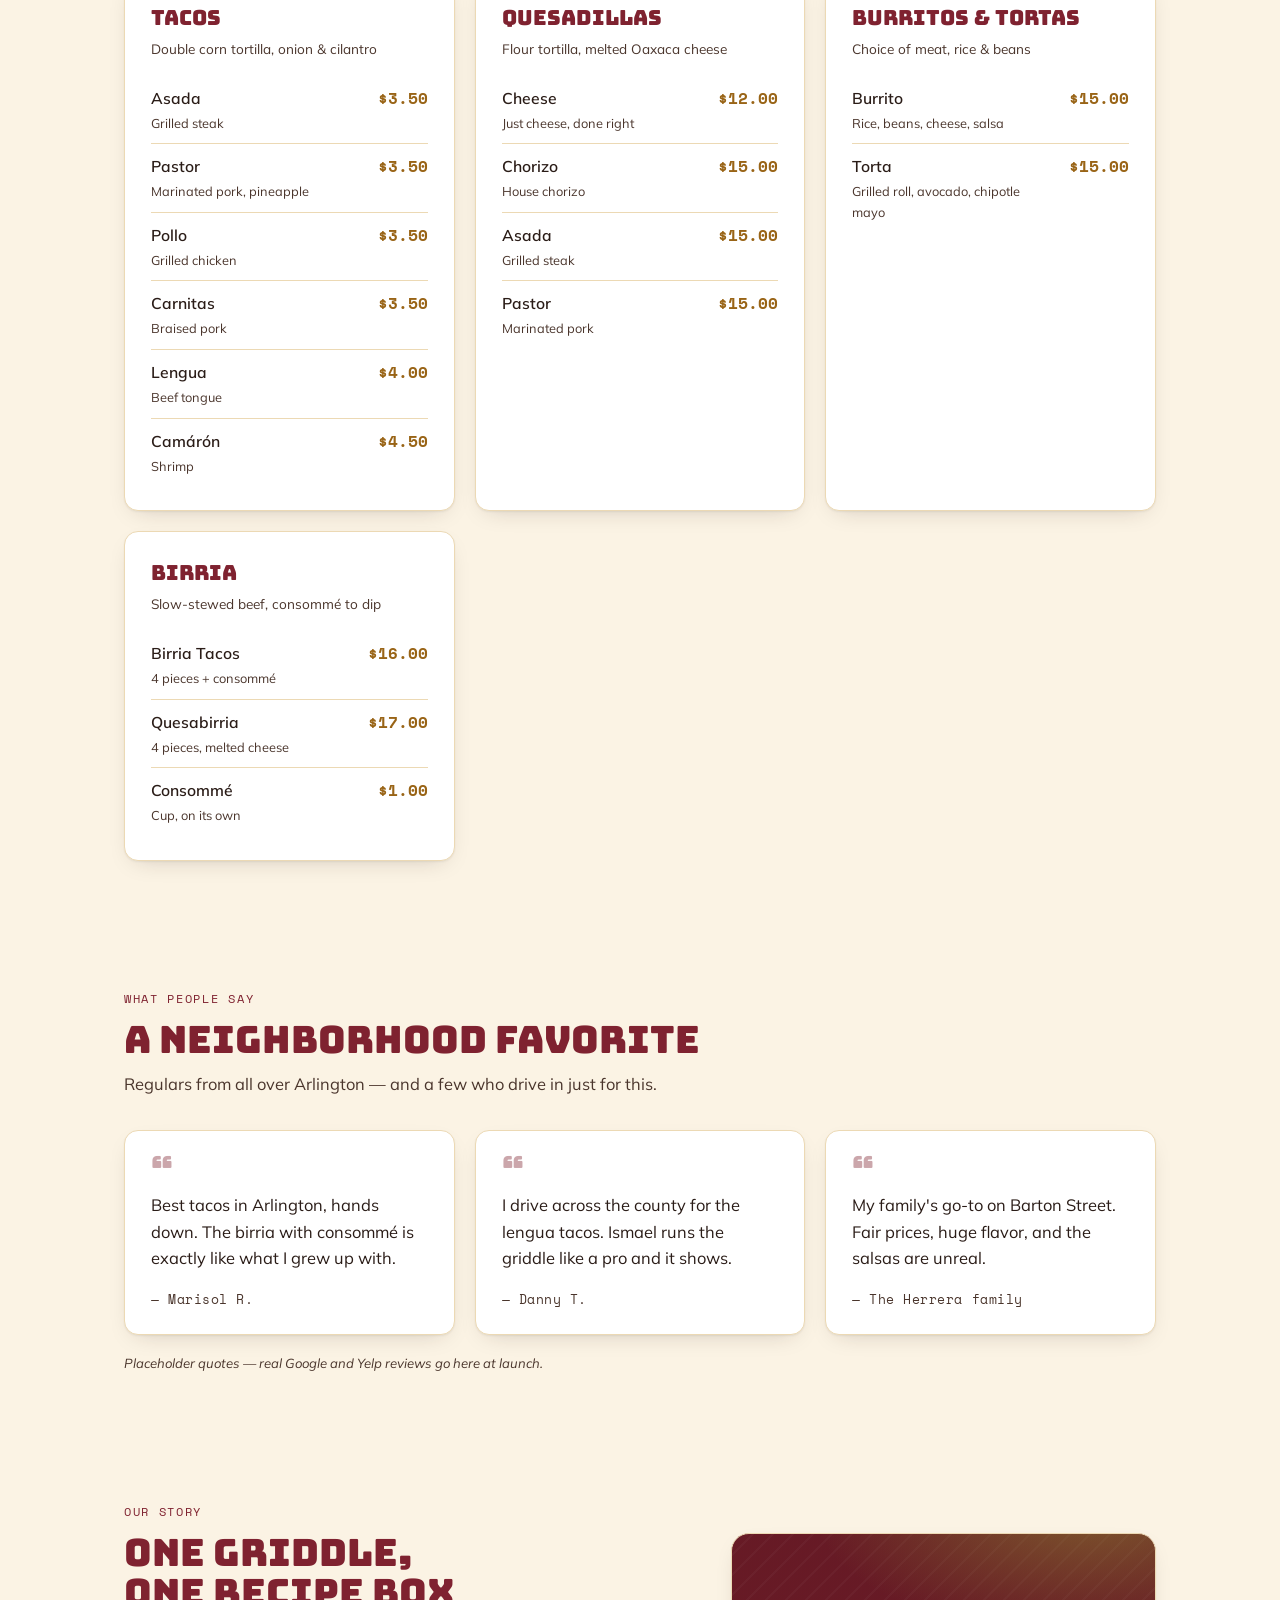
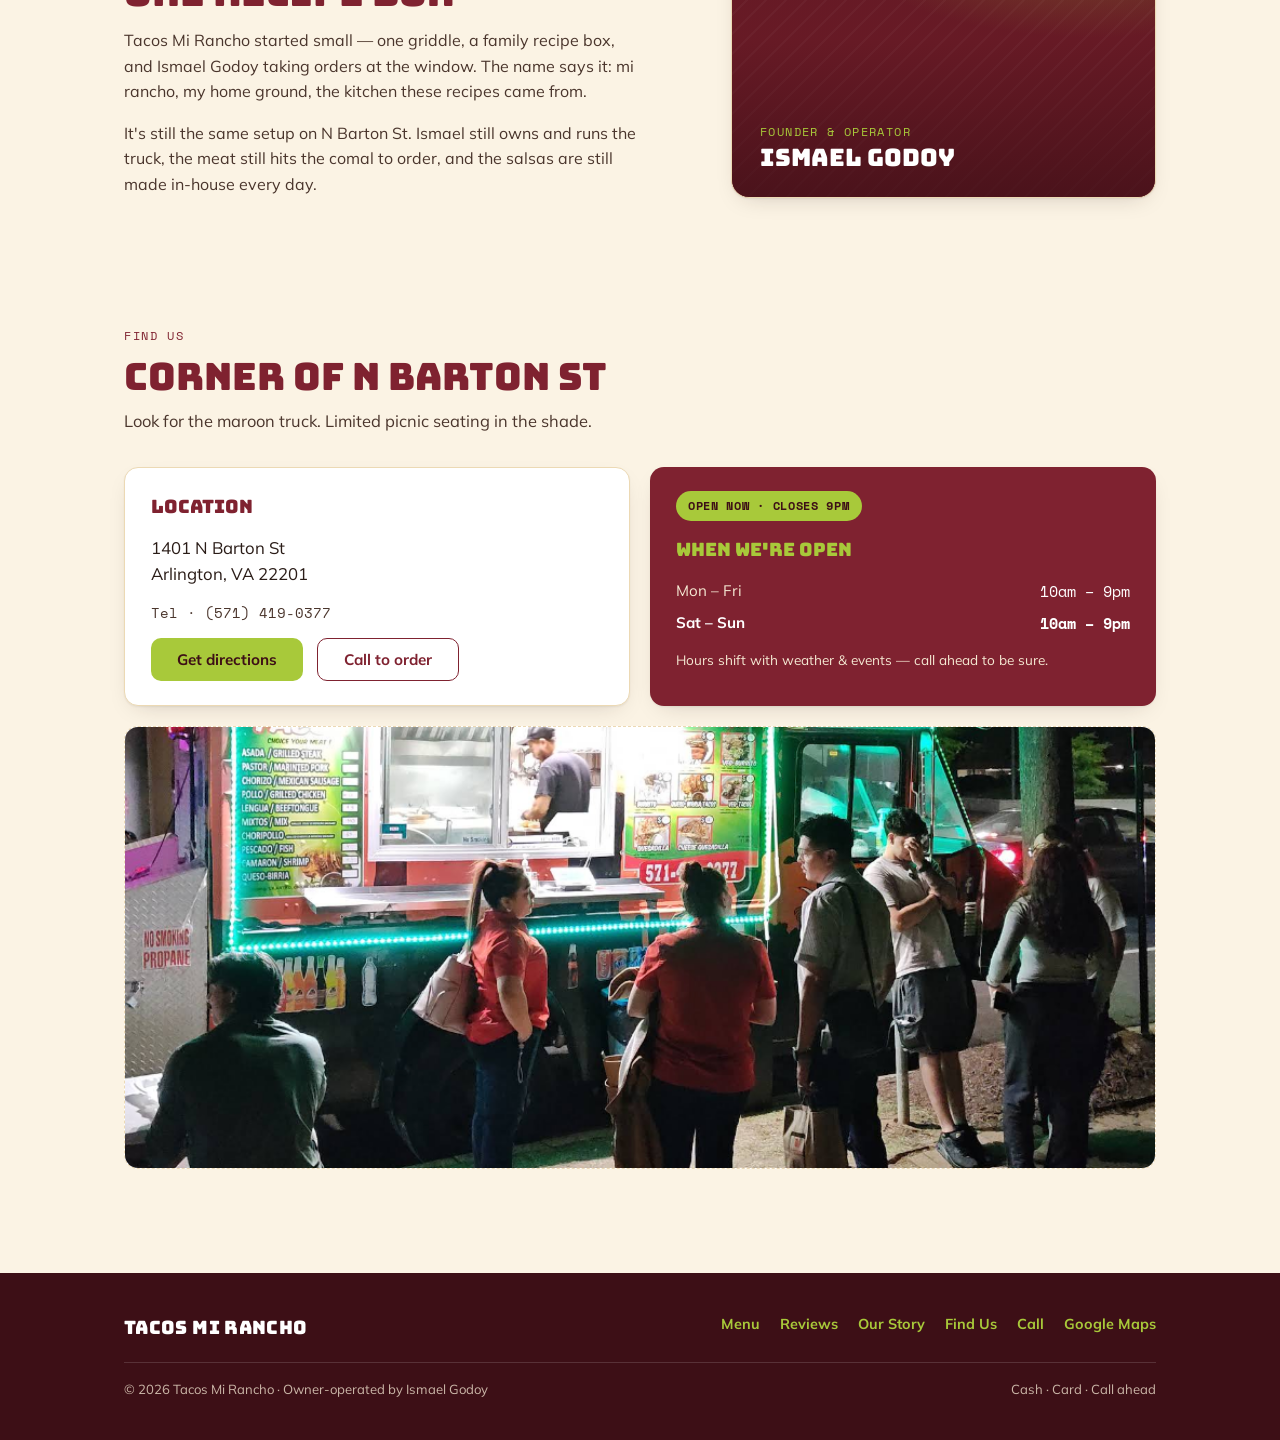
==== commit 760fece2: "Update index.html" ====
--- a/index.html
+++ b/index.html
@@ -792,26 +792,25 @@
           <div class="tmr-card">
             <h3>Quesadillas</h3>
             <p class="tmr-card__sub" data-i18n="menu.quesadillas.sub">Flour tortilla, melted Oaxaca cheese</p>
-            <div class="tmr-row"><span class="tmr-row__item"><span data-i18n="menu.i.cheese">Cheese</span><span class="tmr-row__desc" data-i18n="menu.d.cheese">Just cheese, done right</span></span><span class="tmr-row__price">$6.00</span></div>
-            <div class="tmr-row"><span class="tmr-row__item">Chorizo<span class="tmr-row__desc" data-i18n="menu.d.chorizo">House chorizo</span></span><span class="tmr-row__price">$9.00</span></div>
-            <div class="tmr-row"><span class="tmr-row__item">Asada<span class="tmr-row__desc" data-i18n="menu.d.qasada">Grilled steak</span></span><span class="tmr-row__price">$10.00</span></div>
-            <div class="tmr-row"><span class="tmr-row__item">Pastor<span class="tmr-row__desc" data-i18n="menu.d.qpastor">Marinated pork</span></span><span class="tmr-row__price">$10.00</span></div>
+            <div class="tmr-row"><span class="tmr-row__item"><span data-i18n="menu.i.cheese">Cheese</span><span class="tmr-row__desc" data-i18n="menu.d.cheese">Just cheese, done right</span></span><span class="tmr-row__price">$12.00</span></div>
+            <div class="tmr-row"><span class="tmr-row__item">Chorizo<span class="tmr-row__desc" data-i18n="menu.d.chorizo">House chorizo</span></span><span class="tmr-row__price">$15.00</span></div>
+            <div class="tmr-row"><span class="tmr-row__item">Asada<span class="tmr-row__desc" data-i18n="menu.d.qasada">Grilled steak</span></span><span class="tmr-row__price">$15.00</span></div>
+            <div class="tmr-row"><span class="tmr-row__item">Pastor<span class="tmr-row__desc" data-i18n="menu.d.qpastor">Marinated pork</span></span><span class="tmr-row__price">$15.00</span></div>
           </div>
 
           <div class="tmr-card">
             <h3>Burritos &amp; Tortas</h3>
             <p class="tmr-card__sub" data-i18n="menu.burritos.sub">Choice of meat, rice &amp; beans</p>
-            <div class="tmr-row"><span class="tmr-row__item">Burrito<span class="tmr-row__desc" data-i18n="menu.d.burrito">Rice, beans, cheese, salsa</span></span><span class="tmr-row__price">$11.00</span></div>
-            <div class="tmr-row"><span class="tmr-row__item">Torta<span class="tmr-row__desc" data-i18n="menu.d.torta">Grilled roll, avocado, chipotle mayo</span></span><span class="tmr-row__price">$10.00</span></div>
-            <div class="tmr-row"><span class="tmr-row__item"><span data-i18n="menu.i.guac">Add guacamole</span><span class="tmr-row__desc" data-i18n="menu.d.guac">or extra meat</span></span><span class="tmr-row__price">$2.00</span></div>
+            <div class="tmr-row"><span class="tmr-row__item">Burrito<span class="tmr-row__desc" data-i18n="menu.d.burrito">Rice, beans, cheese, salsa</span></span><span class="tmr-row__price">$15.00</span></div>
+            <div class="tmr-row"><span class="tmr-row__item">Torta<span class="tmr-row__desc" data-i18n="menu.d.torta">Grilled roll, avocado, chipotle mayo</span></span><span class="tmr-row__price">$15.00</span></div>
           </div>
 
           <div class="tmr-card">
             <h3>Birria</h3>
             <p class="tmr-card__sub" data-i18n="menu.birria.sub">Slow-stewed beef, consomm&eacute; to dip</p>
-            <div class="tmr-row"><span class="tmr-row__item"><span data-i18n="menu.i.birriaTacos">Birria Tacos</span><span class="tmr-row__desc" data-i18n="menu.d.birriaTacos">3 pieces + consomm&eacute;</span></span><span class="tmr-row__price">$14.00</span></div>
-            <div class="tmr-row"><span class="tmr-row__item">Quesabirria<span class="tmr-row__desc" data-i18n="menu.d.quesabirria">3 pieces, melted cheese</span></span><span class="tmr-row__price">$15.00</span></div>
-            <div class="tmr-row"><span class="tmr-row__item"><span data-i18n="menu.i.consomme">Consomm&eacute;</span><span class="tmr-row__desc" data-i18n="menu.d.consomme">Cup, on its own</span></span><span class="tmr-row__price">$4.00</span></div>
+            <div class="tmr-row"><span class="tmr-row__item"><span data-i18n="menu.i.birriaTacos">Birria Tacos</span><span class="tmr-row__desc" data-i18n="menu.d.birriaTacos">4 pieces + consomm&eacute;</span></span><span class="tmr-row__price">$16.00</span></div>
+            <div class="tmr-row"><span class="tmr-row__item">Quesabirria<span class="tmr-row__desc" data-i18n="menu.d.quesabirria">4 pieces, melted cheese</span></span><span class="tmr-row__price">$17.00</span></div>
+            <div class="tmr-row"><span class="tmr-row__item"><span data-i18n="menu.i.consomme">Consomm&eacute;</span><span class="tmr-row__desc" data-i18n="menu.d.consomme">Cup, on its own</span></span><span class="tmr-row__price">$1.00</span></div>
           </div>
 
         </div>
@@ -919,7 +918,7 @@
         <a href="#story" data-i18n="footer.nav.story">Our Story</a>
         <a href="#find" data-i18n="footer.nav.find">Find Us</a>
         <a href="tel:+15714190377" data-i18n="footer.nav.call">Call</a>
-        <a href="https://www.google.com/maps/place/Tacos+Mi+Rancho/@38.8893822,-77.088424,17z" target="_blank" rel="noopener">Google Maps</a>
+        <a href="https://maps.app.goo.gl/Uhv1E4QZsssYHuuU9" target="_blank" rel="noopener">Google Maps</a>
       </nav>
       <p class="tmr-footer__meta">
         <span>&copy; <span class="tmr-year">2026</span> <span data-i18n="footer.copy">Tacos Mi Rancho &middot; Owner-operated by Ismael Godoy</span></span>
@@ -1001,8 +1000,8 @@
       'menu.i.guac': 'Add guacamole',
       'menu.d.guac': 'or extra meat',
       'menu.i.birriaTacos': 'Birria Tacos',
-      'menu.d.birriaTacos': '3 pieces + consommé',
-      'menu.d.quesabirria': '3 pieces, melted cheese',
+      'menu.d.birriaTacos': '4 pieces + consommé',
+      'menu.d.quesabirria': '4 pieces, melted cheese',
       'menu.i.consomme': 'Consommé',
       'menu.d.consomme': 'Cup, on its own',
 
@@ -1079,11 +1078,10 @@
       'menu.d.qpastor': 'Cerdo adobado',
       'menu.d.burrito': 'Arroz, frijoles, queso, salsa',
       'menu.d.torta': 'Pan tostado, aguacate, mayonesa de chipotle',
-      'menu.i.guac': 'Agrega guacamole',
       'menu.d.guac': 'o carne extra',
       'menu.i.birriaTacos': 'Tacos de Birria',
-      'menu.d.birriaTacos': '3 piezas + consomé',
-      'menu.d.quesabirria': '3 piezas, con queso fundido',
+      'menu.d.birriaTacos': '4 piezas + consomé',
+      'menu.d.quesabirria': '4 piezas, con queso fundido',
       'menu.i.consomme': 'Consomé',
       'menu.d.consomme': 'Vaso, solo',
 
